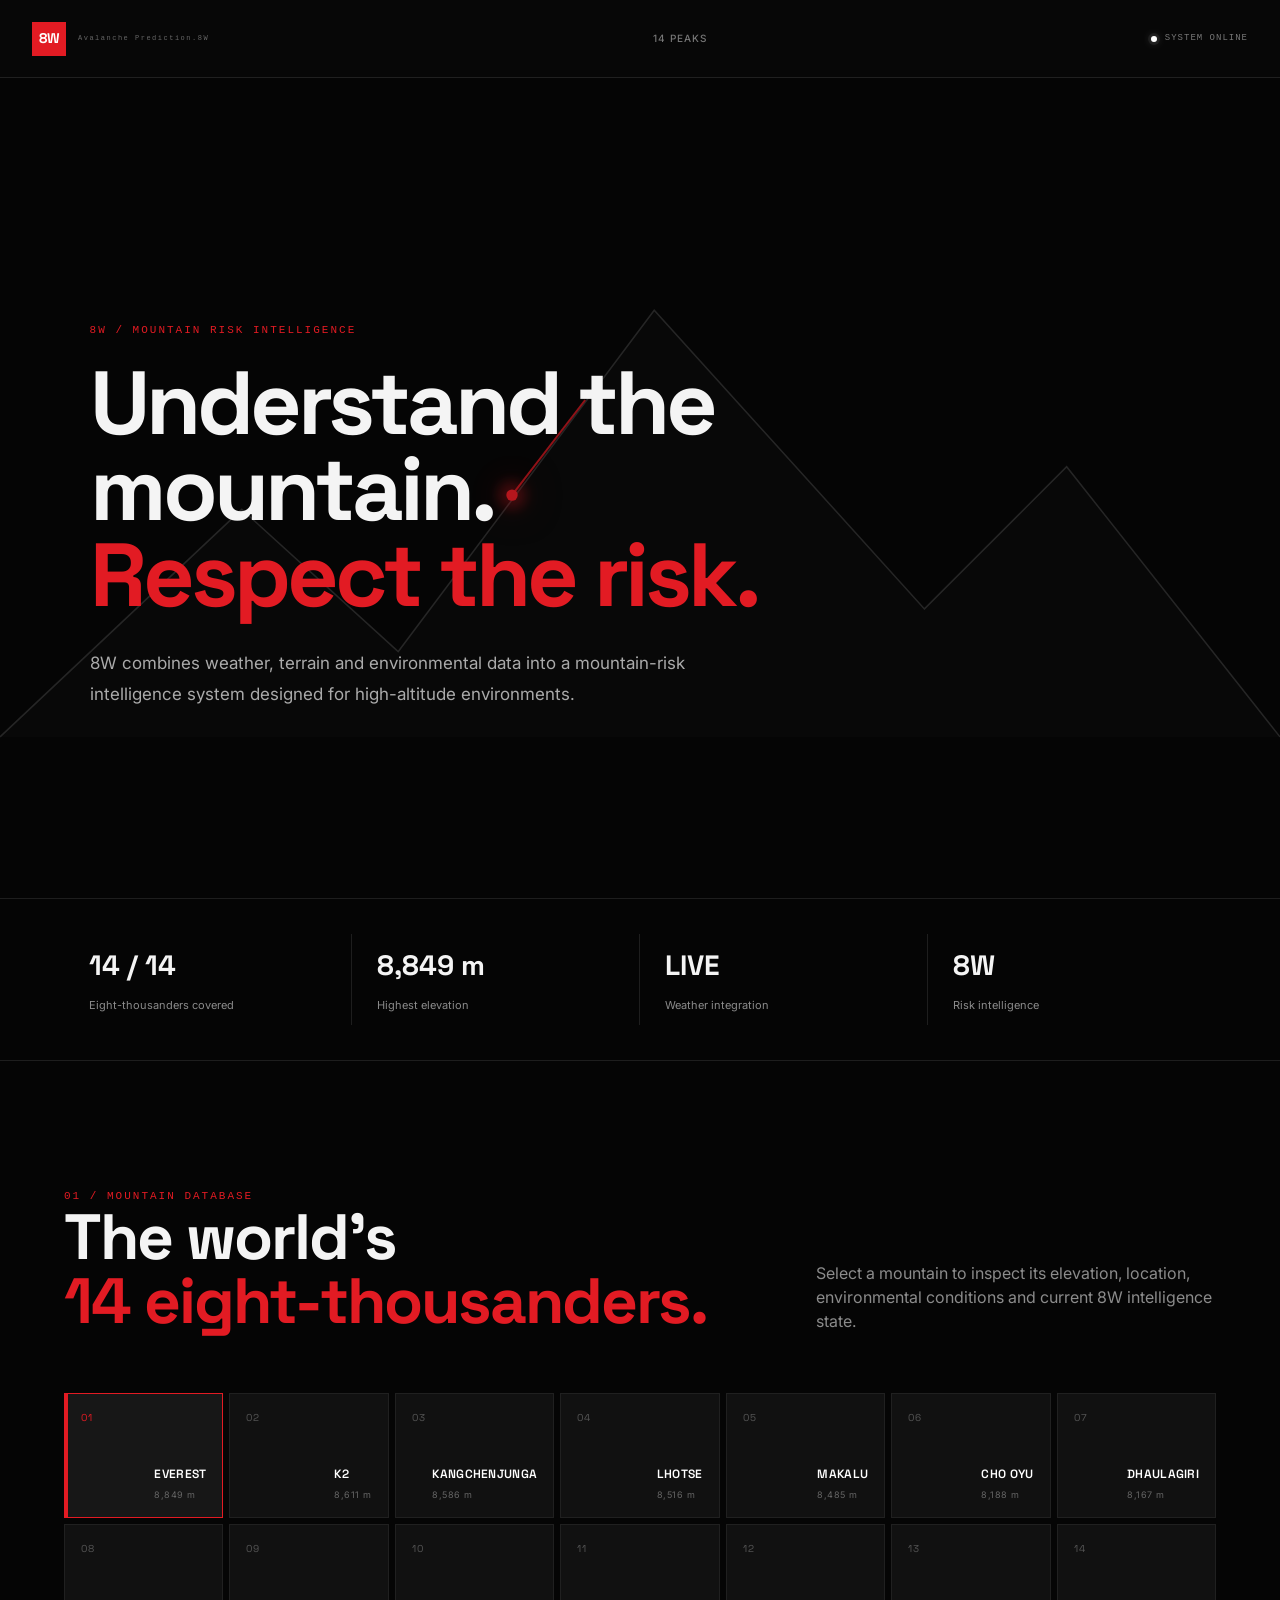
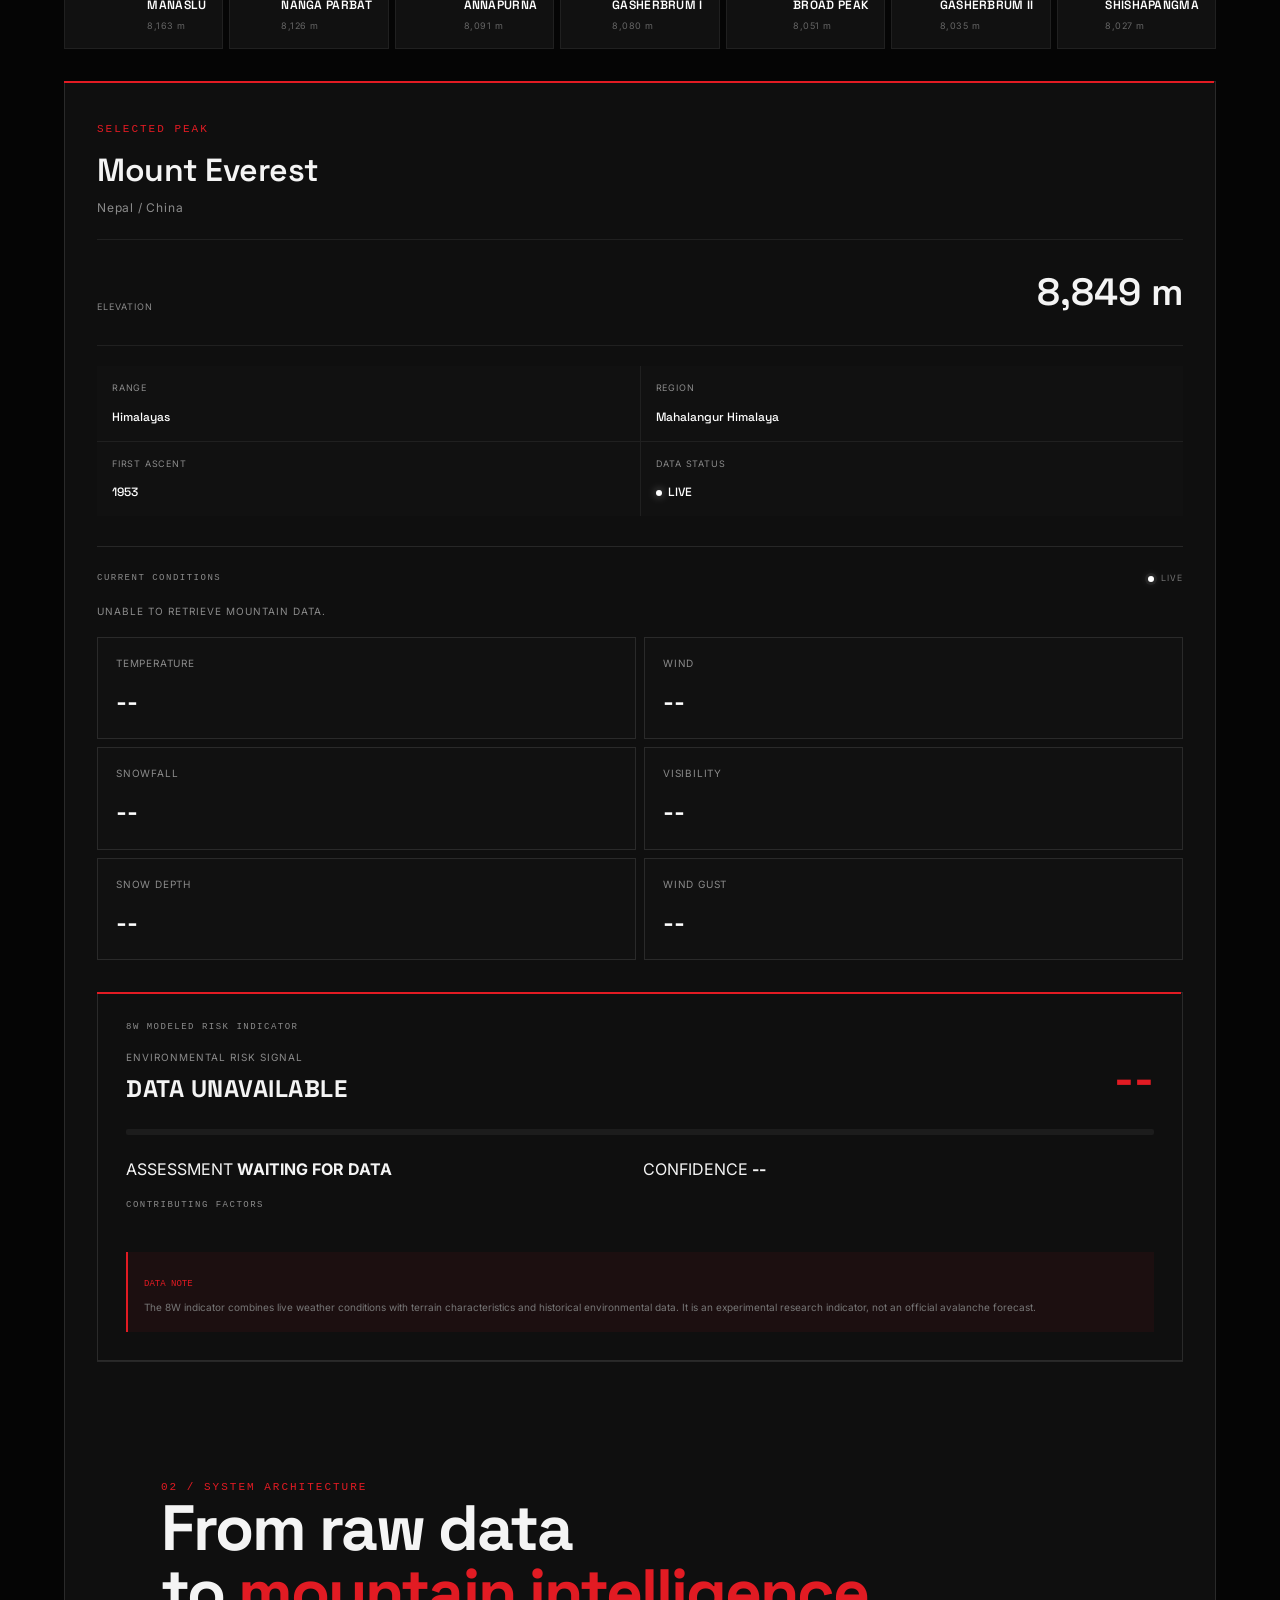
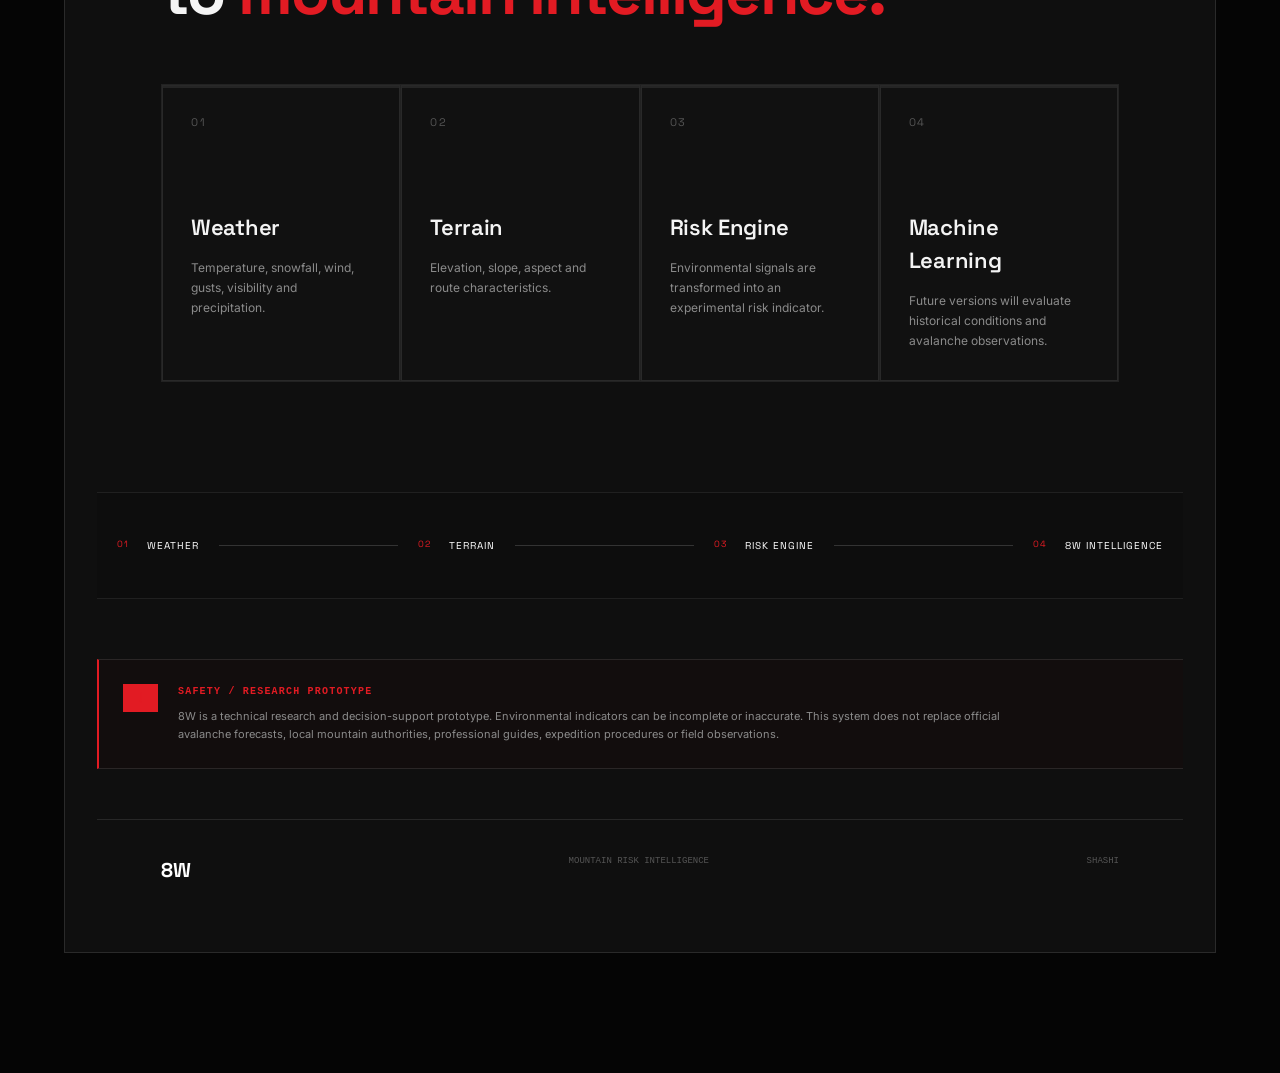
==== frontend/index.html @ 2e66ecb8 "AvalanchePrediction.8W" ====
<!DOCTYPE html>
<html lang="en">
<head>
    <meta charset="UTF-8">
    <meta name="viewport" content="width=device-width, initial-scale=1.0">

    <title>8W|Mountain Risk Intelligence</title>

    <link rel="preconnect" href="https://fonts.googleapis.com">
    <link rel="preconnect" href="https://fonts.gstatic.com" crossorigin>

    <link href="https://fonts.googleapis.com/css2?family=Inter:wght@400;500;600;700&family=Space+Grotesk:wght@400;500;600;700&display=swap" rel="stylesheet">

    <link rel="stylesheet" href="style.css">
</head>

<body>

<!-- ================= NAVBAR ================= -->

<header class="navbar">

    <div class="nav-left">
        <div class="logo">8W</div>

        <div class="logo-text">
            <!--<span>8W</span>-->
            <small>Avalanche Prediction.8W</small>
        </div>
    </div>

    <nav>
        <!--<a href="#overview">Overview</a>-->
        <a href="#peaks">14 Peaks</a>
        <!--<a href="#system">System</a>-->
    </nav>

    <div class="system-status">
        <span class="status-dot"></span>
        SYSTEM ONLINE
    </div>

</header>


<!-- ================= HERO ================= -->
<section class="hero" id="overview">

    <div class="hero-content">

        <div class="eyebrow">
            8W / MOUNTAIN RISK INTELLIGENCE
        </div>

        <h1>
            Understand the mountain.
            <span>Respect the risk.</span>
        </h1>

        <p>
            8W combines weather, terrain and environmental data
            into a mountain-risk intelligence system designed for
            high-altitude environments.
        </p>

        <div class="hero-actions">
            <!-- your existing buttons -->
        </div>

    </div>


    <!-- PUT THE NEW SVG HERE -->
    <div class="hero-mountain">

        <svg
            viewBox="0 0 900 450"
            preserveAspectRatio="xMidYMid meet"
            class="mountain-svg"
            aria-hidden="true"
        >

            <polygon
                points="0,400 170,240 280,340 460,100 650,310 750,210 900,400"
                class="mountain-fill"
            />

            <polyline
                points="0,400 170,240 280,340 460,100 650,310 750,210 900,400"
                class="mountain-line"
            />

            <polyline
                points="360,230 460,100 530,190"
                class="snow-line"
            />

            <circle
                cx="360"
                cy="230"
                r="4"
                class="mountain-signal"
            />

            <circle
                cx="360"
                cy="230"
                r="11"
                class="mountain-signal-glow"
            />

            <line
                x1="0"
                y1="390"
                x2="900"
                y2="390"
                class="mountain-scan"
            />

        </svg>

    </div>

</section>
<!-- ================= STATS ================= -->

<section class="stats">

    <div class="stat">
        <strong>14 / 14</strong>
        <span>Eight-thousanders covered</span>
    </div>

    <div class="stat">
        <strong>8,849 m</strong>
        <span>Highest elevation</span>
    </div>

    <div class="stat">
        <strong>LIVE</strong>
        <span>Weather integration</span>
    </div>

    <div class="stat">
        <strong>8W</strong>
        <span>Risk intelligence</span>
    </div>

</section>

<!-- ================= PEAKS ================= -->

<section class="peaks-section" id="peaks">

    <div class="section-heading">

        <div>
            <span class="eyebrow">01 / MOUNTAIN DATABASE</span>

            <h2>
                The world's<br>
                <span>14 eight-thousanders.</span>
            </h2>
        </div>

        <p>
            Select a mountain to inspect its elevation,
            location, environmental conditions and current
            8W intelligence state.
        </p>

    </div>


    <div class="peaks-layout">

        <!-- Peak cards -->

        <div class="peak-grid" id="peakGrid"></div>


        <!-- Details -->

        <aside class="peak-details" id="peakDetails">

            <div class="details-header">

                <span class="eyebrow">SELECTED PEAK</span>

                <h3 id="detailName">
                    Mount Everest
                </h3>

                <div class="detail-location" id="detailLocation">
                    Nepal / China
                </div>

            </div>


            <div class="detail-elevation">

                <span>Elevation</span>

                <strong id="detailElevation">
                    8,849 m
                </strong>

            </div>


            <div class="detail-grid">

                <div>
                    <span>Range</span>
                    <strong id="detailRange">Himalayas</strong>
                </div>

                <div>
                    <span>Region</span>
                    <strong id="detailRegion">Mahalangur Himalaya</strong>
                </div>

                <div>
                    <span>First ascent</span>
                    <strong id="detailAscent">1953</strong>
                </div>

                <div>
                    <span>Data status</span>
                    <strong class="live-text">LIVE</strong>
                </div>

            </div>


            <!-- Weather -->

<!-- Weather -->

<div class="weather-panel">

<div class="panel-title weather-title">
    <span>CURRENT CONDITIONS</span>

    <span class="live-indicator">
        <i></i>
        LIVE
    </span>
</div>

    <div
        class="weather-loading"
        id="weatherLoading"
    >
        Loading mountain weather...
    </div>

    <div
        class="weather-grid"
        id="weatherGrid"
    >

        <div class="weather-card">
            <span>Temperature</span>
            <strong id="temperature">--</strong>
        </div>

        <div class="weather-card">
            <span>Wind</span>
            <strong id="wind">--</strong>
        </div>

        <div class="weather-card">
            <span>Snowfall</span>
            <strong id="snowfall">--</strong>
        </div>

        <div class="weather-card">
            <span>Visibility</span>
            <strong id="visibility">--</strong>
        </div>

        <div class="weather-card">
            <span>Snow Depth</span>
            <strong id="snowDepth">--</strong>
        </div>

        <div class="weather-card">
            <span>Wind Gust</span>
            <strong id="windGust">--</strong>
        </div>

    </div>

</div>


<!-- Risk -->

<div class="risk-panel">

    <div class="panel-title">
        8W MODELED RISK INDICATOR
    </div>

    <div class="risk-header">

        <div>

            <span>
                Environmental risk signal
            </span>

            <strong id="riskValue">
                ANALYZING
            </strong>

        </div>

        <div
            class="risk-score"
            id="riskScore"
        >
            --
        </div>

    </div>


    <div class="risk-bar">

        <div id="riskBar"></div>

    </div>


    <!-- Risk Summary -->

    <div class="risk-summary">

        <div>
            <span>ASSESSMENT</span>

            <strong id="riskAssessment">
                WAITING FOR DATA
            </strong>
        </div>

        <div>
            <span>CONFIDENCE</span>

            <strong id="riskConfidence">
                --
            </strong>
        </div>

    </div>


    <!-- Risk Factors -->

    <div class="risk-breakdown">

        <div class="panel-title">
            CONTRIBUTING FACTORS
        </div>

        <div
            class="risk-factors"
            id="riskFactors"
        >

            <div>
                <span>Weather Component</span>
                <b>--</b>
            </div>

            <div>
                <span>Terrain Component</span>
                <b>--</b>
            </div>

            <div>
                <span>Data Quality</span>
                <b>--</b>
            </div>

        </div>

    </div>


    <div class="data-note">

        <span>DATA NOTE</span>

        <p>
            The 8W indicator combines live weather
            conditions with terrain characteristics
            and historical environmental data.
            It is an experimental research indicator,
            not an official avalanche forecast.
        </p>

    </div>

</div>
<!-- ================= SYSTEM ================= -->

<section class="system-section" id="system">

    <div class="section-heading">

        <div>
            <span class="eyebrow">02 / SYSTEM ARCHITECTURE</span>

            <h2>
                From raw data<br>
                to <span>mountain intelligence.</span>
            </h2>
        </div>

    </div>


    <div class="system-grid">

        <article class="system-card">

            <div class="card-number">01</div>

            <h3>Weather</h3>

            <p>
                Temperature, snowfall, wind, gusts,
                visibility and precipitation.
            </p>

        </article>


        <article class="system-card">

            <div class="card-number">02</div>

            <h3>Terrain</h3>

            <p>
                Elevation, slope, aspect and route
                characteristics.
            </p>

        </article>


        <article class="system-card">

            <div class="card-number">03</div>

            <h3>Risk Engine</h3>

            <p>
                Environmental signals are transformed
                into an experimental risk indicator.
            </p>

        </article>


        <article class="system-card">

            <div class="card-number">04</div>

            <h3>Machine Learning</h3>

            <p>
                Future versions will evaluate historical
                conditions and avalanche observations.
            </p>

        </article>

    </div>

</section>


<!-- ================= DATA FLOW ================= -->

<section class="data-flow">

    <div class="flow-item">
        <span>01</span>
        WEATHER
    </div>

    <div class="flow-line"></div>

    <div class="flow-item">
        <span>02</span>
        TERRAIN
    </div>

    <div class="flow-line"></div>

    <div class="flow-item">
        <span>03</span>
        RISK ENGINE
    </div>

    <div class="flow-line"></div>

    <div class="flow-item">
        <span>04</span>
        8W INTELLIGENCE
    </div>

</section>


<!-- ================= SAFETY ================= -->

<section class="safety">

    <div class="safety-icon">!</div>

    <div>

        <strong>
            SAFETY / RESEARCH PROTOTYPE
        </strong>

        <p>
            8W is a technical research and decision-support
            prototype. Environmental indicators can be
            incomplete or inaccurate. This system does not
            replace official avalanche forecasts, local
            mountain authorities, professional guides,
            expedition procedures or field observations.
        </p>

    </div>

</section>


<!-- ================= FOOTER ================= -->

<footer>

    <div class="footer-logo">
        8W
    </div>

    <div>
        MOUNTAIN RISK INTELLIGENCE
    </div>

    <div>
        SHASHI
    </div>

</footer>


<script src="data/peaks.js"></script>
<script src="script.js"></script>

</body>
</html>
---- frontend/style.css ----
/* =========================================================
   8W MOUNTAIN RISK INTELLIGENCE
========================================================= */

:root {

    --black: #050505;
    --black-soft: #0b0b0b;
    --panel: #101010;

    --white: #f4f4f4;
    --muted: #8b8b8b;

    --red: #e21b23;
    --red-dark: #a90f15;

    --border: rgba(255,255,255,0.10);

    --max-width: 1400px;
}


/* =========================================================
   RESET
========================================================= */

* {

    margin: 0;
    padding: 0;

    box-sizing: border-box;

}


html {

    scroll-behavior: smooth;

}


body {

    background: var(--black);

    color: var(--white);

    font-family: "Inter", sans-serif;

    line-height: 1.5;

}


button,
a {

    font: inherit;

}


a {

    color: inherit;

    text-decoration: none;

}


/* =========================================================
   NAVBAR
========================================================= */

.navbar {

    position: fixed;

    top: 0;
    left: 0;

    width: 100%;

    height: 76px;

    padding: 0 5vw;

    display: flex;

    align-items: center;

    justify-content: space-between;

    z-index: 1000;

    border-bottom: 1px solid transparent;

    transition: 0.3s ease;

}


.navbar.scrolled {

    background: rgba(5,5,5,0.92);

    backdrop-filter: blur(15px);

    border-bottom-color: var(--border);

}


.nav-left {

    display: flex;

    align-items: center;

    gap: 12px;

}


.logo {

    width: 42px;

    height: 42px;

    display: flex;

    align-items: center;

    justify-content: center;

    background: var(--red);

    color: white;

    font-family: "Space Grotesk", sans-serif;

    font-weight: 700;

    font-size: 17px;

}


.logo-text {

    display: flex;

    flex-direction: column;

}


.logo-text span {

    font-family: "Space Grotesk";

    font-weight: 700;

    font-size: 14px;

}


.logo-text small {

    color: var(--muted);

    font-family: "JetBrains Mono", monospace;

    font-size: 8px;

    letter-spacing: 1px;

}


nav {

    display: flex;

    gap: 32px;

}


nav a {

    color: #aaa;

    font-size: 13px;

    transition: 0.2s;

}


nav a:hover {

    color: white;

}


.system-status {

    display: flex;

    align-items: center;

    gap: 8px;

    color: #aaa;

    font-family: monospace;

    font-size: 10px;

}


.status-dot {

    width: 7px;

    height: 7px;

    border-radius: 50%;

    background: #37d67a;

    box-shadow: 0 0 10px #37d67a;

}


/* =========================================================
   HERO
========================================================= */

.hero {

    min-height: 820px;

    padding: 170px 7vw 80px;

    position: relative;

    overflow: hidden;

    display: flex;

    align-items: center;

}


.hero-content {

    position: relative;

    z-index: 2;

    max-width: 760px;

}


.eyebrow {

    font-family: monospace;

    font-size: 11px;

    letter-spacing: 2px;

    color: var(--red);

    margin-bottom: 22px;

}


.hero h1 {

    font-family: "Space Grotesk", sans-serif;

    font-size: clamp(48px, 7vw, 92px);

    line-height: 0.96;

    letter-spacing: -4px;

    margin-bottom: 30px;

}


.hero h1 span {

    display: block;

    color: var(--red);

}


.hero p {

    max-width: 650px;

    color: #aaa;

    font-size: 17px;

    line-height: 1.8;

    margin-bottom: 35px;

}


.hero-actions {

    display: flex;

    gap: 12px;

}


.btn {

    padding: 14px 22px;

    border: 1px solid var(--border);

    font-size: 12px;

    font-weight: 600;

    transition: 0.25s;

}


.btn.primary {

    background: var(--red);

    border-color: var(--red);

}


.btn.primary:hover {

    background: white;

    color: black;

}


.btn.secondary:hover {

    border-color: white;

}


.hero-mountain {

    position: absolute;

    right: -5%;

    bottom: 30px;

    width: 70%;

    opacity: 0.8;

}


.hero-mountain svg {

    width: 100%;

}


.mountain-fill {

    fill: #101010;

}


.mountain-line {

    fill: none;

    stroke: #333;

    stroke-width: 2;

}


.snow-line {

    fill: none;

    stroke: var(--red);

    stroke-width: 2;

    opacity: 0.8;

}


/* =========================================================
   STATS
========================================================= */

.stats {

    max-width: var(--max-width);

    margin: auto;

    padding: 35px 5vw;

    border-top: 1px solid var(--border);

    border-bottom: 1px solid var(--border);

    display: grid;

    grid-template-columns: repeat(4,1fr);

}


.stat {

    padding: 10px 25px;

    border-right: 1px solid var(--border);

}


.stat:last-child {

    border-right: none;

}


.stat strong {

    display: block;

    font-family: "Space Grotesk";

    font-size: 28px;

    margin-bottom: 5px;

}


.stat span {

    color: var(--muted);

    font-size: 11px;

}


/* =========================================================
   GENERAL SECTION
========================================================= */

.peaks-section,
.system-section {

    max-width: var(--max-width);

    margin: auto;

    padding: 120px 5vw;

}


.section-heading {

    display: flex;

    justify-content: space-between;

    gap: 50px;

    margin-bottom: 60px;

}


.section-heading h2 {

    font-family: "Space Grotesk";

    font-size: clamp(40px,5vw,65px);

    line-height: 1;

    letter-spacing: -2px;

}


.section-heading h2 span {

    color: var(--red);

}


.section-heading > p {

    max-width: 400px;

    color: var(--muted);

    align-self: flex-end;

}


/* =========================================================
   PEAK LAYOUT
========================================================= */
/* =========================================================
   8W PEAK SELECTOR
   MOUNTAINS FIRST → OUTPUT BELOW
   ========================================================= */

.peaks-layout {
    display: flex;
    flex-direction: column;
    gap: 30px;

    width: 100%;
}


/* =========================================================
   14 MOUNTAINS
   ========================================================= */

.peak-grid {
    width: 100%;

    display: grid;
    grid-template-columns: repeat(7, 1fr);

    gap: 6px;

    align-items: stretch;
}


/* Individual mountain */

.peak-card {
    width: 100%;
    height: 110px;
    min-height: 110px;

    box-sizing: border-box;

    padding: 16px;

    display: flex;
    flex-direction: column;
    justify-content: space-between;

    background: #111111;
    border: 1px solid #202020;

    text-align: left;

    cursor: pointer;

    transition:
        background 0.2s ease,
        border-color 0.2s ease,
        transform 0.2s ease;
}

.peak-card:hover {
    background: #161616;
    border-color: #3a3a3a;
    transform: translateY(-2px);
}


/* Selected mountain */

.peak-card.active {
    background: #171717;

    border-color: var(--red);

    box-shadow:
        inset 3px 0 0 var(--red);
}


/* Mountain number */

.peak-number {
    align-self: flex-end;

    color: #555555;

    font-family: "Space Grotesk";
    font-size: 10px;
    letter-spacing: 1px;
}

.peak-card.active .peak-number {
    color: var(--red);
}


/* Mountain name */

.peak-info {
    align-self: flex-start;
}

.peak-info h3 {
    margin: 0;

    color: #ffffff;

    font-family: "Space Grotesk";
    font-size: 12px;
    font-weight: 600;

    text-transform: uppercase;
}

.peak-info p {
    margin: 5px 0 0;

    color: #666666;

    font-size: 9px;
}


/* Arrow */

.peak-arrow {
    display: none;
}


/* =========================================================
   OUTPUT BELOW MOUNTAINS
   ========================================================= */

.peak-details {
    width: 100%;

    box-sizing: border-box;

    background: #0f0f0f;

    border: 1px solid #202020;

    padding: 28px;
}


/* =========================================================
   DESKTOP
   ========================================================= */

@media (min-width: 1400px) {

    .peak-grid {
        grid-template-columns: repeat(7, 1fr);
    }

}


/* =========================================================
   LAPTOP
   ========================================================= */

@media (max-width: 1200px) {

    .peak-grid {
        grid-template-columns: repeat(5, 1fr);
    }

}


/* =========================================================
   TABLET
   ========================================================= */

@media (max-width: 900px) {

    .peak-grid {
        grid-template-columns: repeat(4, 1fr);
    }

}


/* =========================================================
   MOBILE
   ========================================================= */

@media (max-width: 650px) {

    .peak-grid {
        grid-template-columns: repeat(2, 1fr);
    }

    .peak-card {
        height: 95px;
        min-height: 95px;
    }

    .peak-details {
        padding: 18px;
    }

}
/* =========================================================
   DETAILS
========================================================= */

.peak-details {

    background: #0d0d0d;

    border: 1px solid var(--border);

    padding: 32px;

    position: sticky;

    top: 95px;

    height: max-content;

}


.details-header h3 {

    font-family: "Space Grotesk";

    font-size: 35px;

    margin-bottom: 5px;

}


.detail-location {

    color: var(--muted);

    font-size: 13px;

}


.detail-elevation {

    padding: 30px 0;

    margin: 25px 0;

    border-top: 1px solid var(--border);

    border-bottom: 1px solid var(--border);

}


.detail-elevation span {

    display: block;

    color: var(--muted);

    font-size: 10px;

    text-transform: uppercase;

    margin-bottom: 8px;

}


.detail-elevation strong {

    font-family: "Space Grotesk";

    font-size: 42px;

}


.detail-grid {

    display: grid;

    grid-template-columns: 1fr 1fr;

    gap: 22px;

}


.detail-grid span {

    display: block;

    color: var(--muted);

    font-size: 10px;

    margin-bottom: 5px;

}


.detail-grid strong {

    font-size: 13px;

}


.live-text {

    color: #37d67a;

}


/* =========================================================
   WEATHER
========================================================= */

.weather-panel {

    margin-top: 30px;

    padding-top: 25px;

    border-top: 1px solid var(--border);

}


.panel-title {

    color: var(--muted);

    font-family: monospace;

    font-size: 9px;

    letter-spacing: 1.5px;

    margin-bottom: 15px;

}


.weather-loading {

    color: var(--muted);

    font-size: 12px;

}
/* =========================================================
   CURRENT WEATHER
   ========================================================= */

.weather-grid {
    display: grid;
    grid-template-columns: repeat(2, 1fr);
    gap: 8px;
    margin-top: 18px;
}

.weather-card {
    min-height: 82px;
    padding: 18px;
    background: #111111;
    border: 1px solid #202020;
    display: flex;
    flex-direction: column;
    justify-content: space-between;
    transition:
        border-color 0.2s ease,
        background 0.2s ease;
}

.weather-card:hover {
    background: #151515;
    border-color: #333333;
}

.weather-card span {
    color: var(--muted);
    font-size: 10px;
    letter-spacing: 0.8px;
    text-transform: uppercase;
}

.weather-card strong {
    margin-top: 12px;
    color: #ffffff;
    font-family: "Space Grotesk";
    font-size: 24px;
    font-weight: 600;
    letter-spacing: -0.5px;
}

/* Loading state */

.weather-loading {
    margin-top: 18px;
    color: var(--muted);
    font-size: 10px;
    letter-spacing: 1px;
    text-transform: uppercase;
}

/* Mobile */

@media (max-width: 600px) {

    .weather-grid {
        grid-template-columns: 1fr;
    }

    .weather-card {
        min-height: 72px;
    }

    .weather-card strong {
        font-size: 22px;
    }

}
/* =========================================================
   RISK
========================================================= */
/* =========================================================
   RISK INTELLIGENCE PANEL
   ========================================================= */

.risk-panel {
    margin-top: 30px;
    padding-top: 25px;
    border-top: 1px solid var(--border);
}

.risk-header {
    display: flex;
    justify-content: space-between;
    align-items: center;
    gap: 20px;
}

.risk-header span {
    display: block;
    color: var(--muted);
    font-size: 10px;
    letter-spacing: 1px;
    text-transform: uppercase;
}

.risk-header strong {
    display: block;
    margin-top: 6px;
    font-family: "Space Grotesk";
    font-size: 22px;
    letter-spacing: 0.5px;
}

.risk-score {
    font-family: "Space Grotesk";
    font-size: 42px;
    font-weight: 700;
    color: var(--red);
    line-height: 1;
}

/* Risk progress bar */

.risk-bar {
    width: 100%;
    height: 6px;
    background: #1c1c1c;
    margin: 22px 0;
    overflow: hidden;
    border-radius: 2px;
}

.risk-bar div {
    height: 100%;
    width: 0%;
    background: var(--red);
    transition: width 0.6s ease;
}

/* Risk assessment summary */

.risk-summary {
    display: grid;
    grid-template-columns: 1fr 1fr;
    gap: 6px;
    margin-bottom: 18px;
}

.risk-summary-item {
    background: #111111;
    border: 1px solid #1d1d1d;
    padding: 14px;
}

.risk-summary-item span {
    display: block;
    color: var(--muted);
    font-size: 9px;
    letter-spacing: 1px;
    text-transform: uppercase;
}

.risk-summary-item strong {
    display: block;
    margin-top: 7px;
    font-size: 13px;
}

/* Contributing factors */

.risk-factors {
    display: grid;
    grid-template-columns: repeat(3, 1fr);
    gap: 6px;
}

.risk-factors div {
    min-height: 64px;
    background: #111111;
    border: 1px solid #1d1d1d;
    padding: 12px;
    display: flex;
    flex-direction: column;
    justify-content: space-between;
}

.risk-factors span {
    display: block;
    color: var(--muted);
    font-size: 9px;
    letter-spacing: 0.7px;
    text-transform: uppercase;
}

.risk-factors strong {
    display: flex;
    flex-direction: column;
    align-items: flex-end;
    gap: 3px;
    font-size: 11px;
    color: #ffffff;
}

.risk-factors strong small {
    font-size: 8px;
    color: var(--muted);
    letter-spacing: 0.5px;
    text-transform: uppercase;
}

/* Mobile */

@media (max-width: 700px) {

    .risk-header {
        align-items: flex-start;
    }

    .risk-score {
        font-size: 34px;
    }

    .risk-factors {
        grid-template-columns: repeat(2, 1fr);
    }

}

@media (max-width: 480px) {

    .risk-summary {
        grid-template-columns: 1fr;
    }

    .risk-factors {
        grid-template-columns: 1fr;
    }

}

/* =========================================================
   DATA NOTE
========================================================= */

.data-note {

    margin-top: 25px;

    padding: 16px;

    background: rgba(226,27,35,0.06);

    border-left: 2px solid var(--red);

}


.data-note span {

    color: var(--red);

    font-family: monospace;

    font-size: 9px;

}


.data-note p {

    color: #777;

    font-size: 10px;

    line-height: 1.7;

    margin-top: 7px;

}


/* =========================================================
   SYSTEM
========================================================= */

.system-section {

    border-top: 1px solid var(--border);

}


.system-grid {

    display: grid;

    grid-template-columns: repeat(4,1fr);

    gap: 8px;

}


.system-card {

    min-height: 260px;

    padding: 25px;

    background: #0d0d0d;

    border: 1px solid var(--border);

    transition: 0.25s;

}


.system-card:hover {

    border-color: var(--red);

}


.card-number {

    color: var(--red);

    font-family: monospace;

    font-size: 11px;

    margin-bottom: 80px;

}


.system-card h3 {

    font-family: "Space Grotesk";

    font-size: 23px;

    margin-bottom: 12px;

}


.system-card p {

    color: var(--muted);

    font-size: 12px;

    line-height: 1.7;

}


/* =========================================================
   DATA FLOW
========================================================= */

.data-flow {

    max-width: var(--max-width);

    margin: auto;

    padding: 45px 5vw;

    display: flex;

    align-items: center;

}


.flow-item {

    font-family: monospace;

    font-size: 10px;

    white-space: nowrap;

}


.flow-item span {

    color: var(--red);

    margin-right: 8px;

}


.flow-line {

    height: 1px;

    background: var(--border);

    flex: 1;

    margin: 0 20px;

}


/* =========================================================
   SAFETY
========================================================= */

.safety {

    max-width: var(--max-width);

    margin: 50px auto;

    padding: 25px 5vw;

    display: flex;

    gap: 20px;

    border-top: 1px solid var(--border);

    border-bottom: 1px solid var(--border);

}


.safety-icon {

    min-width: 35px;

    height: 35px;

    display: flex;

    justify-content: center;

    align-items: center;

    background: var(--red);

    font-weight: bold;

}


.safety strong {

    font-family: monospace;

    font-size: 10px;

}


.safety p {

    max-width: 900px;

    color: var(--muted);

    font-size: 11px;

    line-height: 1.7;

    margin-top: 7px;

}


/* =========================================================
   FOOTER
========================================================= */

footer {

    padding: 35px 5vw;

    border-top: 1px solid var(--border);

    display: flex;

    justify-content: space-between;

    color: #555;

    font-family: monospace;

    font-size: 9px;

}


.footer-logo {

    color: white;

    font-family: "Space Grotesk";

    font-size: 20px;

    font-weight: 700;

}


/* =========================================================
   RESPONSIVE
========================================================= */

@media (max-width: 1000px) {

    nav {

        display: none;

    }

    .hero {

        min-height: 700px;

    }

    .hero-mountain {

        width: 100%;

        opacity: 0.4;

    }

    .peaks-layout {

        grid-template-columns: 1fr;

    }

    .peak-details {

        position: relative;

        top: auto;

    }

    .system-grid {

        grid-template-columns: 1fr 1fr;

    }

}


@media (max-width: 700px) {

    .system-status {

        display: none;

    }

    .hero {

        padding: 140px 6vw 60px;

    }

    .hero h1 {

        letter-spacing: -2px;

    }

    .stats {

        grid-template-columns: 1fr 1fr;

    }

    .stat {

        border-bottom: 1px solid var(--border);

    }

    .section-heading {

        flex-direction: column;

    }

    .peak-grid {

        grid-template-columns: 1fr;

    }

    .system-grid {

        grid-template-columns: 1fr;

    }

    .data-flow {

        flex-direction: column;

        align-items: flex-start;

        gap: 15px;

    }

    .flow-line {

        width: 1px;

        height: 25px;

        margin: 0 0 0 5px;

    }

}


@media (max-width: 450px) {

    .logo-text {

        display: none;

    }

    .hero h1 {

        font-size: 46px;

    }

    .hero-actions {

        flex-direction: column;

    }

    .stats {

        grid-template-columns: 1fr;

    }

    .detail-grid {

        grid-template-columns: 1fr;

    }

    .risk-factors {

        grid-template-columns: 1fr;

    }

}

/* =========================================================
   STEP 5 — PEAK SELECTOR + MOUNTAIN DETAILS
   ========================================================= */

/* ---------- PEAK GRID ---------- */

.peak-grid {
    display: grid;
    grid-template-columns: repeat(2, 1fr);
    gap: 6px;
}

/* ---------- PEAK CARD ---------- */

.peak-card {
    width: 100%;
    min-height: 82px;
    padding: 16px 18px;

    display: grid;
    grid-template-columns: 32px 1fr auto;
    align-items: center;
    gap: 12px;

    background: #111111;
    border: 1px solid #1e1e1e;

    color: #ffffff;
    text-align: left;

    cursor: pointer;

    transition:
        background 0.2s ease,
        border-color 0.2s ease,
        transform 0.2s ease;
}

.peak-card:hover {
    background: #161616;
    border-color: #353535;
    transform: translateX(2px);
}

/* Selected peak */

.peak-card.active {
    background: #171717;
    border-color: var(--red);
    box-shadow:
        inset 3px 0 0 var(--red);
}

/* Peak number */

.peak-number {
    color: #555555;
    font-family: "Space Grotesk";
    font-size: 11px;
    letter-spacing: 1px;
}

.peak-card.active .peak-number {
    color: var(--red);
}

/* Peak information */

.peak-info h3 {
    margin: 0;

    font-family: "Space Grotesk";
    font-size: 14px;
    font-weight: 600;

    letter-spacing: 0.3px;
}

.peak-info p {
    margin: 5px 0 0;

    color: var(--muted);
    font-size: 10px;
    letter-spacing: 0.5px;
}

/* Arrow */

.peak-arrow {
    color: #555555;
    font-size: 18px;

    transition:
        color 0.2s ease,
        transform 0.2s ease;
}

.peak-card:hover .peak-arrow {
    color: #ffffff;
    transform: translateX(3px);
}

.peak-card.active .peak-arrow {
    color: var(--red);
}


/* =========================================================
   SELECTED PEAK DETAILS
   ========================================================= */

.peak-details {
    background: #0f0f0f;
    border: 1px solid #202020;
    padding: 24px;
}

/* Header */

.details-header {
    padding-bottom: 20px;
    border-bottom: 1px solid #202020;
}

.details-header h3 {
    margin: 8px 0 5px;

    font-family: "Space Grotesk";
    font-size: 28px;
    font-weight: 600;
    letter-spacing: -0.5px;
}

.detail-location {
    color: var(--muted);
    font-size: 11px;
    letter-spacing: 0.8px;
}


/* ---------- ELEVATION ---------- */

.detail-elevation {
    padding: 22px 0;

    display: flex;
    justify-content: space-between;
    align-items: flex-end;

    border-bottom: 1px solid #202020;
}

.detail-elevation span {
    color: var(--muted);
    font-size: 9px;
    letter-spacing: 1px;
    text-transform: uppercase;
}

.detail-elevation strong {
    font-family: "Space Grotesk";
    font-size: 30px;
    font-weight: 600;
}


/* ---------- DETAIL GRID ---------- */

.detail-grid {
    display: grid;
    grid-template-columns: repeat(2, 1fr);
    gap: 1px;

    margin-top: 18px;

    background: #202020;
}

.detail-grid > div {
    min-height: 70px;
    padding: 14px;

    background: #111111;

    display: flex;
    flex-direction: column;
    justify-content: space-between;
}

.detail-grid span {
    color: var(--muted);
    font-size: 9px;
    letter-spacing: 0.8px;
    text-transform: uppercase;
}

.detail-grid strong {
    margin-top: 8px;

    color: #ffffff;
    font-family: "Space Grotesk";
    font-size: 12px;
    font-weight: 500;
}


/* ---------- LIVE STATUS ---------- */

.live-text {
    color: #ffffff !important;
}

.live-text::before {
    content: "";
    display: inline-block;

    width: 6px;
    height: 6px;

    margin-right: 6px;

    background: #ffffff;
    border-radius: 50%;

    vertical-align: middle;

    box-shadow: 0 0 8px rgba(255, 255, 255, 0.5);
}


/* =========================================================
   RESPONSIVE
   ========================================================= */

@media (max-width: 900px) {

    .peak-grid {
        grid-template-columns: 1fr;
    }

}

@media (max-width: 600px) {

    .peak-details {
        padding: 18px;
    }

    .details-header h3 {
        font-size: 24px;
    }

    .detail-elevation strong {
        font-size: 26px;
    }

    .peak-card {
        min-height: 72px;
    }

}

@media (max-width: 420px) {

    .detail-grid {
        grid-template-columns: 1fr;
    }

}

/* =========================================================
   STEP 6 — SYSTEM ARCHITECTURE
   ========================================================= */

.system-section {
    position: relative;
    padding-top: 110px;
    padding-bottom: 110px;
    border-top: 1px solid var(--border);
}

/* ---------- SYSTEM GRID ---------- */

.system-grid {
    display: grid;
    grid-template-columns: repeat(4, 1fr);
    gap: 1px;

    margin-top: 50px;

    background: #222222;
    border: 1px solid #222222;
}

/* ---------- SYSTEM CARD ---------- */

.system-card {
    position: relative;

    min-height: 250px;
    padding: 28px;

    background: #111111;

    transition:
        background 0.2s ease,
        transform 0.2s ease;
}

.system-card:hover {
    background: #161616;
    transform: translateY(-3px);
}

.system-card::before {
    content: "";

    position: absolute;
    top: 0;
    left: 0;

    width: 100%;
    height: 2px;

    background: #252525;

    transition: background 0.2s ease;
}

.system-card:hover::before {
    background: var(--red);
}

/* Number */

.card-number {
    color: #555555;

    font-family: "Space Grotesk";
    font-size: 11px;
    letter-spacing: 1.5px;
}

/* Heading */

.system-card h3 {
    margin: 55px 0 14px;

    font-family: "Space Grotesk";
    font-size: 22px;
    font-weight: 600;

    letter-spacing: -0.3px;
}

/* Description */

.system-card p {
    margin: 0;

    max-width: 220px;

    color: var(--muted);

    font-size: 12px;
    line-height: 1.7;
}


/* =========================================================
   DATA FLOW
   ========================================================= */

.data-flow {
    display: flex;
    align-items: center;
    justify-content: center;

    width: 100%;

    padding: 45px 20px;

    border-top: 1px solid #202020;
    border-bottom: 1px solid #202020;

    background: #0d0d0d;
}

.flow-item {
    display: flex;
    align-items: center;
    gap: 10px;

    color: #ffffff;

    font-family: "Space Grotesk";
    font-size: 10px;
    letter-spacing: 1px;
}

.flow-item span {
    color: var(--red);

    font-size: 9px;
}

.flow-line {
    width: 70px;
    height: 1px;

    margin: 0 20px;

    background: #333333;
}


/* =========================================================
   SAFETY NOTICE
   ========================================================= */

.safety {
    display: flex;
    align-items: flex-start;
    gap: 20px;

    margin-top: 60px;
    padding: 24px;

    border-left: 2px solid var(--red);

    background: #120d0d;
}

.safety-icon {
    display: flex;
    align-items: center;
    justify-content: center;

    flex-shrink: 0;

    width: 28px;
    height: 28px;

    border: 1px solid var(--red);

    color: var(--red);

    font-family: "Space Grotesk";
    font-size: 13px;
    font-weight: 600;
}

.safety strong {
    display: block;

    margin-bottom: 8px;

    color: var(--red);

    font-size: 10px;
    letter-spacing: 1.2px;
}

.safety p {
    max-width: 850px;

    margin: 0;

    color: var(--muted);

    font-size: 11px;
    line-height: 1.7;
}


/* =========================================================
   RESPONSIVE
   ========================================================= */

@media (max-width: 1000px) {

    .system-grid {
        grid-template-columns: repeat(2, 1fr);
    }

}

@media (max-width: 700px) {

    .system-section {
        padding-top: 80px;
        padding-bottom: 80px;
    }

    .system-grid {
        grid-template-columns: 1fr;
    }

    .system-card {
        min-height: 190px;
    }

    .system-card h3 {
        margin-top: 35px;
    }

    .data-flow {
        flex-direction: column;
        gap: 18px;
    }

    .flow-line {
        width: 1px;
        height: 30px;

        margin: 0;
    }

    .safety {
        padding: 18px;
    }

}

/* =========================================================
   STEP 7 — NAVBAR / SYSTEM STATUS
   ========================================================= */

.navbar {
    position: sticky;
    top: 0;
    z-index: 1000;

    height: 78px;

    display: flex;
    align-items: center;
    justify-content: space-between;

    padding: 0 32px;

    background: rgba(8, 8, 8, 0.94);
    border-bottom: 1px solid #202020;

    backdrop-filter: blur(12px);
    -webkit-backdrop-filter: blur(12px);

    transition:
        background 0.2s ease,
        border-color 0.2s ease;
}

/* ---------- LEFT / LOGO ---------- */

.nav-left {
    display: flex;
    align-items: center;
    gap: 12px;
}

.logo {
    width: 34px;
    height: 34px;

    display: flex;
    align-items: center;
    justify-content: center;

    background: var(--red);

    color: #ffffff;

    font-family: "Space Grotesk";
    font-size: 14px;
    font-weight: 700;
}

.logo-text {
    display: flex;
    flex-direction: column;
    gap: 2px;
}

.logo-text span {
    color: #ffffff;

    font-family: "Space Grotesk";
    font-size: 16px;
    font-weight: 700;

    line-height: 1;
}

.logo-text small {
    color: #666666;

    font-size: 7px;
    letter-spacing: 1.5px;

    line-height: 1;
}

/* ---------- NAV LINKS ---------- */

.navbar nav {
    display: flex;
    align-items: center;
    gap: 30px;
}

.navbar nav a {
    position: relative;

    color: #777777;

    font-size: 10px;
    font-weight: 500;

    letter-spacing: 1px;
    text-transform: uppercase;

    text-decoration: none;

    transition: color 0.2s ease;
}

.navbar nav a::after {
    content: "";

    position: absolute;

    left: 0;
    bottom: -8px;

    width: 0;
    height: 1px;

    background: var(--red);

    transition: width 0.2s ease;
}

.navbar nav a:hover {
    color: #ffffff;
}

.navbar nav a:hover::after {
    width: 100%;
}

/* ---------- SYSTEM STATUS ---------- */

.system-status {
    display: flex;
    align-items: center;
    gap: 8px;

    color: #777777;

    font-size: 9px;
    letter-spacing: 1px;
    text-transform: uppercase;
}

.status-dot {
    width: 6px;
    height: 6px;

    display: inline-block;

    border-radius: 50%;

    background: #ffffff;

    box-shadow:
        0 0 0 3px rgba(255, 255, 255, 0.06),
        0 0 10px rgba(255, 255, 255, 0.35);

    animation: systemPulse 2s ease-in-out infinite;
}

@keyframes systemPulse {

    0%,
    100% {
        opacity: 1;
    }

    50% {
        opacity: 0.35;
    }

}

/* ---------- SCROLLED STATE ---------- */

.navbar.scrolled {
    background: rgba(5, 5, 5, 0.98);
    border-bottom-color: #292929;
}


/* =========================================================
   MOBILE NAVBAR
   ========================================================= */

@media (max-width: 700px) {

    .navbar {
        height: 68px;
        padding: 0 18px;
    }

    .navbar nav {
        display: none;
    }

    .system-status {
        font-size: 8px;
    }

}

@media (max-width: 420px) {

    .logo-text {
        display: none;
    }

    .system-status {
        font-size: 7px;
    }

}

/* =========================================================
   STEP 8 — FIX PEAK CARD HEIGHT
   ========================================================= */

.peaks-layout {
    display: grid;
    grid-template-columns: minmax(320px, 0.8fr) minmax(600px, 2fr);
    gap: 24px;

    align-items: start;
}

/* Prevent the peak grid from stretching with details */

.peak-grid {
    display: grid;
    grid-template-columns: repeat(2, minmax(0, 1fr));

    align-content: start;
    align-items: start;

    gap: 6px;
}

/* Fixed compact peak cards */

.peak-card {
    height: 110px;
    min-height: 110px;

    box-sizing: border-box;

    align-self: start;
}

/* Keep content at the bottom of the card */

.peak-card .peak-info {
    align-self: end;
}

.peak-card .peak-number {
    align-self: start;
}

.peak-card .peak-arrow {
    align-self: center;
}

/* Selected card */

.peak-card.active {
    border-color: var(--red);
    box-shadow: inset 3px 0 0 var(--red);
}


/* =========================================================
   LARGE SCREEN
   ========================================================= */

@media (min-width: 1200px) {

    .peak-card {
        height: 120px;
        min-height: 120px;
    }

}


/* =========================================================
   TABLET
   ========================================================= */

@media (max-width: 1000px) {

    .peaks-layout {
        grid-template-columns: 1fr;
    }

    .peak-grid {
        grid-template-columns: repeat(2, minmax(0, 1fr));
    }

    .peak-card {
        height: 105px;
        min-height: 105px;
    }

}


/* =========================================================
   MOBILE
   ========================================================= */

@media (max-width: 600px) {

    .peak-grid {
        grid-template-columns: 1fr;
    }

    .peak-card {
        height: 90px;
        min-height: 90px;
    }

}

/* =========================================================
   FINAL 8W PEAK LAYOUT
   MOUNTAINS FIRST → OUTPUT BELOW
   ========================================================= */

/* Main peak section */

.peaks-layout {
    display: flex;
    flex-direction: column;
    width: 100%;
    gap: 32px;
    align-items: stretch;
}


/* =========================================================
   14 MOUNTAINS
   ========================================================= */

.peak-grid {
    width: 100%;

    display: grid;
    grid-template-columns: repeat(7, minmax(0, 1fr));

    gap: 6px;

    align-items: stretch;
    align-content: start;
}


/* Individual mountain card */

.peak-card {
    width: 100%;
    height: 125px;
    min-height: 125px;

    padding: 16px;

    box-sizing: border-box;

    display: flex;
    flex-direction: column;
    justify-content: space-between;

    background: #111111;
    border: 1px solid #202020;

    color: #ffffff;
    text-align: left;

    cursor: pointer;

    transition:
        background 0.2s ease,
        border-color 0.2s ease,
        transform 0.2s ease;
}


/* Hover */

.peak-card:hover {
    background: #161616;
    border-color: #3a3a3a;
    transform: translateY(-2px);
}


/* Selected mountain */

.peak-card.active {
    background: #171717;

    border-color: var(--red);

    box-shadow:
        inset 3px 0 0 var(--red);
}


/* Mountain number */

.peak-number {
    align-self: flex-end;

    color: #555555;

    font-family: "Space Grotesk", sans-serif;
    font-size: 10px;

    letter-spacing: 1px;
}

.peak-card.active .peak-number {
    color: var(--red);
}


/* Mountain information */

.peak-info {
    align-self: flex-start;
}

.peak-info h3 {
    margin: 0;

    color: #ffffff;

    font-family: "Space Grotesk", sans-serif;
    font-size: 12px;
    font-weight: 600;

    line-height: 1.25;
    text-transform: uppercase;
}

.peak-info p {
    margin: 6px 0 0;

    color: #666666;

    font-size: 9px;
    letter-spacing: 0.5px;
}


/* Hide arrows because cards are now compact */

.peak-arrow {
    display: none;
}


/* =========================================================
   SELECTED MOUNTAIN OUTPUT
   ========================================================= */

.peak-details {
    position: relative;

    top: auto;

    width: 100%;
    height: auto;

    box-sizing: border-box;

    background: #0f0f0f;

    border: 1px solid #202020;

    padding: 32px;
}


/* Selected mountain header */

.details-header {
    padding-bottom: 22px;

    border-bottom: 1px solid #202020;
}

.details-header h3 {
    margin: 8px 0 5px;

    font-family: "Space Grotesk", sans-serif;
    font-size: 32px;
    font-weight: 600;

    letter-spacing: -0.5px;
}

.detail-location {
    color: var(--muted);

    font-size: 12px;
    letter-spacing: 0.8px;
}


/* =========================================================
   ELEVATION
   ========================================================= */

.detail-elevation {
    padding: 24px 0;

    margin: 0;

    display: flex;
    justify-content: space-between;
    align-items: flex-end;

    border-top: none;
    border-bottom: 1px solid #202020;
}

.detail-elevation span {
    display: block;

    margin-bottom: 8px;

    color: var(--muted);

    font-size: 9px;
    letter-spacing: 1px;

    text-transform: uppercase;
}

.detail-elevation strong {
    font-family: "Space Grotesk", sans-serif;

    font-size: 38px;
    font-weight: 600;
}


/* =========================================================
   MOUNTAIN INFORMATION
   ========================================================= */

.detail-grid {
    display: grid;

    grid-template-columns: repeat(2, 1fr);

    gap: 1px;

    margin-top: 20px;

    background: #202020;
}

.detail-grid > div {
    min-height: 72px;

    padding: 15px;

    background: #111111;

    display: flex;
    flex-direction: column;
    justify-content: space-between;
}

.detail-grid span {
    color: var(--muted);

    font-size: 9px;
    letter-spacing: 0.8px;

    text-transform: uppercase;
}

.detail-grid strong {
    margin-top: 8px;

    color: #ffffff;

    font-family: "Space Grotesk", sans-serif;
    font-size: 12px;
    font-weight: 500;
}


/* =========================================================
   WEATHER
   ========================================================= */

.weather-grid {
    display: grid;

    grid-template-columns: repeat(2, 1fr);

    gap: 8px;

    margin-top: 18px;
}

.weather-card {
    min-height: 100px;

    padding: 18px;

    background: #111111;

    border: 1px solid #202020;

    display: flex;
    flex-direction: column;
    justify-content: space-between;

    transition:
        background 0.2s ease,
        border-color 0.2s ease;
}

.weather-card:hover {
    background: #151515;
    border-color: #333333;
}

.weather-card span {
    color: var(--muted);

    font-size: 10px;
    letter-spacing: 0.8px;

    text-transform: uppercase;
}

.weather-card strong {
    margin-top: 12px;

    color: #ffffff;

    font-family: "Space Grotesk", sans-serif;

    font-size: 25px;
    font-weight: 600;

    letter-spacing: -0.5px;
}


/* =========================================================
   RISK PANEL
   ========================================================= */

.risk-panel {
    margin-top: 32px;

    padding-top: 28px;

    border-top: 1px solid var(--border);
}

.risk-header {
    display: flex;

    justify-content: space-between;
    align-items: center;

    gap: 20px;
}

.risk-header span {
    display: block;

    color: var(--muted);

    font-size: 10px;
    letter-spacing: 1px;

    text-transform: uppercase;
}

.risk-header strong {
    display: block;

    margin-top: 6px;

    font-family: "Space Grotesk", sans-serif;

    font-size: 24px;
}

.risk-score {
    color: var(--red);

    font-family: "Space Grotesk", sans-serif;

    font-size: 46px;
    font-weight: 700;

    line-height: 1;
}

.risk-bar {
    width: 100%;
    height: 6px;

    margin: 22px 0;

    background: #1c1c1c;

    overflow: hidden;
}

.risk-bar div {
    height: 100%;
    width: 0%;

    background: var(--red);

    transition: width 0.6s ease;
}


/* Risk summary */

.risk-summary {
    display: grid;

    grid-template-columns: 1fr 1fr;

    gap: 6px;

    margin-bottom: 18px;
}

.risk-summary-item {
    padding: 14px;

    background: #111111;

    border: 1px solid #1d1d1d;
}

.risk-summary-item span {
    display: block;

    color: var(--muted);

    font-size: 9px;
    letter-spacing: 1px;

    text-transform: uppercase;
}

.risk-summary-item strong {
    display: block;

    margin-top: 7px;

    font-size: 13px;
}


/* Contributing factors */

.risk-factors {
    display: grid;

    grid-template-columns: repeat(3, 1fr);

    gap: 6px;
}

.risk-factors div {
    min-height: 64px;

    padding: 12px;

    background: #111111;

    border: 1px solid #1d1d1d;

    display: flex;
    flex-direction: column;
    justify-content: space-between;
}

.risk-factors span {
    color: var(--muted);

    font-size: 9px;
    letter-spacing: 0.7px;

    text-transform: uppercase;
}

.risk-factors strong {
    display: flex;

    flex-direction: column;
    align-items: flex-end;

    gap: 3px;

    color: #ffffff;

    font-size: 11px;
}

.risk-factors strong small {
    color: var(--muted);

    font-size: 8px;
    letter-spacing: 0.5px;

    text-transform: uppercase;
}


/* =========================================================
   DATA NOTE
   ========================================================= */

.data-note {
    margin-top: 25px;

    padding: 16px;

    background: rgba(226, 27, 35, 0.06);

    border-left: 2px solid var(--red);
}


/* =========================================================
   DESKTOP
   ========================================================= */

@media (min-width: 1400px) {

    .peak-grid {
        grid-template-columns: repeat(7, minmax(0, 1fr));
    }

    .peak-card {
        height: 125px;
        min-height: 125px;
    }

}


/* =========================================================
   LAPTOP
   ========================================================= */

@media (max-width: 1200px) {

    .peak-grid {
        grid-template-columns: repeat(5, minmax(0, 1fr));
    }

}


/* =========================================================
   TABLET
   ========================================================= */

@media (max-width: 900px) {

    .peak-grid {
        grid-template-columns: repeat(4, minmax(0, 1fr));
    }

    .peak-details {
        position: relative;

        top: auto;
    }

}


/* =========================================================
   MOBILE
   ========================================================= */

@media (max-width: 650px) {

    .peak-grid {
        grid-template-columns: repeat(2, minmax(0, 1fr));

        gap: 5px;
    }

    .peak-card {
        height: 95px;
        min-height: 95px;

        padding: 12px;
    }

    .peak-info h3 {
        font-size: 11px;
    }

    .peak-details {
        padding: 18px;
    }

    .details-header h3 {
        font-size: 24px;
    }

    .detail-elevation strong {
        font-size: 28px;
    }

    .weather-grid {
        grid-template-columns: 1fr;
    }

    .risk-factors {
        grid-template-columns: 1fr;
    }

    .risk-summary {
        grid-template-columns: 1fr;
    }

}


/* =========================================================
   VERY SMALL SCREENS
   ========================================================= */

@media (max-width: 420px) {

    .peak-grid {
        grid-template-columns: 1fr 1fr;
    }

    .detail-grid {
        grid-template-columns: 1fr;
    }

}

/* =========================================================
   STEP 9 — RISK LEVEL VISUAL STATES
   ========================================================= */

.risk-score,
#riskValue,
#riskAssessment {
    transition:
        color 0.3s ease,
        text-shadow 0.3s ease;
}


/* LOW */

.risk-low {
    color: #ffffff !important;
}


/* GUARDED */

.risk-guarded {
    color: #b8b8b8 !important;
}


/* MODERATE */

.risk-moderate {
    color: #d6a84f !important;
}


/* HIGH */

.risk-high {
    color: var(--red) !important;

    text-shadow:
        0 0 12px rgba(226, 27, 35, 0.25);
}


/* VERY HIGH */

.risk-very-high {
    color: #ff3038 !important;

    text-shadow:
        0 0 18px rgba(226, 27, 35, 0.45);
}


/* Risk bar states */

#riskBar.risk-low {
    background: #ffffff;
}

#riskBar.risk-guarded {
    background: #888888;
}

#riskBar.risk-moderate {
    background: #d6a84f;
}

#riskBar.risk-high {
    background: var(--red);
}

#riskBar.risk-very-high {
    background: #ff3038;
}

/* =========================================================
   STEP 10 — OUTPUT CARDS
   MATCH SYSTEM ARCHITECTURE STYLE
   ========================================================= */


/* =========================================================
   WEATHER OUTPUT CARDS
   ========================================================= */

.weather-card {
    position: relative;

    background: #111111;
    border: 1px solid #2a2a2a;

    transition:
        border-color 0.2s ease,
        background 0.2s ease,
        transform 0.2s ease;
}


/* Red top line */

.weather-card::before {
    content: "";

    position: absolute;

    top: -1px;
    left: -1px;

    width: 0;
    height: 2px;

    background: var(--red);

    transition: width 0.25s ease;
}


/* Hover */

.weather-card:hover {
    background: #151515;
    border-color: #3a3a3a;

    transform: translateY(-2px);
}

.weather-card:hover::before {
    width: calc(100% + 2px);
}


/* =========================================================
   RISK COMPONENT CARDS
   ========================================================= */

.risk-factors div {
    position: relative;

    background: #111111;
    border: 1px solid #2a2a2a;

    transition:
        border-color 0.2s ease,
        background 0.2s ease,
        transform 0.2s ease;
}


/* Red top line */

.risk-factors div::before {
    content: "";

    position: absolute;

    top: -1px;
    left: -1px;

    width: 0;
    height: 2px;

    background: var(--red);

    transition: width 0.25s ease;
}


/* Hover */

.risk-factors div:hover {
    background: #151515;
    border-color: #3a3a3a;

    transform: translateY(-2px);
}

.risk-factors div:hover::before {
    width: calc(100% + 2px);
}


/* =========================================================
   SELECTED / IMPORTANT OUTPUT
   ========================================================= */

/* Main risk panel */

.risk-panel {
    position: relative;

    border: 1px solid #2a2a2a;
    padding: 28px;

    background: #0f0f0f;
}


/* Red line on risk panel */

.risk-panel::before {
    content: "";

    position: absolute;

    top: -1px;
    left: -1px;

    width: 100%;
    height: 2px;

    background: var(--red);
}


/* =========================================================
   SELECTED MOUNTAIN OUTPUT
   ========================================================= */

.peak-details {
    position: relative;

    border: 1px solid #2a2a2a;
}


/* Red selected-state line */

.peak-details::before {
    content: "";

    position: absolute;

    top: -1px;
    left: -1px;

    width: 0;
    height: 2px;

    background: var(--red);

    animation: outputActive 0.5s ease forwards;
}


@keyframes outputActive {

    from {
        width: 0;
    }

    to {
        width: 100%;
    }

}

/* =========================================================
   8W FINAL POLISH — HERO
   ========================================================= */

.hero-tagline {
    max-width: 650px;

    margin-top: 22px;

    color: #b5b5b5;

    font-size: 17px;
    line-height: 1.6;
}

.hero-tagline strong {
    display: block;

    margin-top: 4px;

    color: #ffffff;

    font-weight: 500;
}

.hero-description {
    max-width: 620px;

    margin-top: 14px;

    color: var(--muted);

    font-size: 12px;
    line-height: 1.7;
}


/* =========================================================
   LIVE WEATHER INDICATOR
   ========================================================= */

.weather-title {
    display: flex;

    align-items: center;
    justify-content: space-between;

    gap: 20px;
}

.live-indicator {
    display: flex;

    align-items: center;

    gap: 7px;

    color: #777777;

    font-family: "Space Grotesk", sans-serif;

    font-size: 9px;

    letter-spacing: 1px;
}

.live-indicator i {
    display: inline-block;

    width: 6px;
    height: 6px;

    border-radius: 50%;

    background: #ffffff;

    box-shadow:
        0 0 0 3px rgba(255,255,255,0.05),
        0 0 8px rgba(255,255,255,0.3);

    animation: livePulse 2s ease-in-out infinite;
}

@keyframes livePulse {

    0%,
    100% {
        opacity: 1;
    }

    50% {
        opacity: 0.35;
    }

}


/* =========================================================
   HERO RED MOUNTAIN LINE
   ========================================================= */

.snow-line {
    animation: mountainSignal 5s ease-in-out infinite;
}

@keyframes mountainSignal {

    0%,
    100% {
        opacity: 0.55;
    }

    50% {
        opacity: 1;
    }

}


/* =========================================================
   MOBILE HERO
   ========================================================= */

@media (max-width: 700px) {

    .hero-tagline {
        font-size: 15px;
    }

    .hero-description {
        font-size: 11px;
    }

}

/* =========================================================
   FIX — LIVE HERO MOUNTAIN
   ========================================================= */

.hero-mountain {
    position: absolute;
    inset: 0;

    width: 100%;
    height: 100%;

    display: flex;
    align-items: flex-end;
    justify-content: center;

    pointer-events: none;
    overflow: hidden;

    z-index: 0;
}

.hero-mountain svg.mountain-svg {
    display: block;

    width: 100%;
    height: 100%;

    max-width: none;

    overflow: visible;
}


/* Main mountain fill */

.hero-mountain .mountain-fill {
    fill: rgba(255, 255, 255, 0.015);
    stroke: none;
}


/* Main mountain outline */

.hero-mountain .mountain-line {
    fill: none;

    stroke: rgba(255, 255, 255, 0.16);

    stroke-width: 1.5;

    vector-effect: non-scaling-stroke;
}


/* Red ridge */

.hero-mountain .snow-line {
    fill: none;

    stroke: var(--red);

    stroke-width: 2;

    opacity: 0.8;

    vector-effect: non-scaling-stroke;

    stroke-dasharray: 120 300;

    animation:
        ridgeFlow 6s linear infinite,
        ridgePulse 3s ease-in-out infinite;
}


/* Moving red signal */

.hero-mountain .mountain-signal {
    fill: var(--red);

    opacity: 1;

    filter:
        drop-shadow(0 0 6px rgba(226, 27, 35, 0.9))
        drop-shadow(0 0 14px rgba(226, 27, 35, 0.5));

    animation: mountainSignalMove 7s ease-in-out infinite;
}


/* Signal glow */

.hero-mountain .mountain-signal-glow {
    fill: var(--red);

    opacity: 0.15;

    filter: blur(4px);

    animation:
        mountainSignalMove 7s ease-in-out infinite,
        signalGlow 2s ease-in-out infinite;
}


/* Scan */

.hero-mountain .mountain-scan {
    stroke: var(--red);

    stroke-width: 1;

    opacity: 0;

    stroke-dasharray: 20 15;

    vector-effect: non-scaling-stroke;

    animation: terrainScan 8s ease-in-out infinite;
}


/* =========================================================
   ANIMATIONS
   ========================================================= */

@keyframes mountainSignalMove {

    0% {
        transform: translate(0, 0);
        opacity: 0;
    }

    10% {
        opacity: 1;
    }

    30% {
        transform: translate(90px, -55px);
    }

    50% {
        transform: translate(190px, -125px);
    }

    70% {
        transform: translate(300px, -20px);
    }

    90% {
        transform: translate(390px, -100px);
        opacity: 1;
    }

    100% {
        transform: translate(390px, -100px);
        opacity: 0;
    }
}


@keyframes signalGlow {

    0%,
    100% {
        opacity: 0.06;
        transform: scale(0.8);
    }

    50% {
        opacity: 0.22;
        transform: scale(1.4);
    }
}


@keyframes ridgePulse {

    0%,
    100% {
        opacity: 0.45;
    }

    50% {
        opacity: 0.95;
    }
}


@keyframes ridgeFlow {

    from {
        stroke-dashoffset: 0;
    }

    to {
        stroke-dashoffset: -420;
    }
}


@keyframes terrainScan {

    0% {
        opacity: 0;
        transform: translateY(0);
    }

    20% {
        opacity: 0;
    }

    30% {
        opacity: 0.35;
    }

    65% {
        opacity: 0.15;
        transform: translateY(-220px);
    }

    80% {
        opacity: 0;
        transform: translateY(-300px);
    }

    100% {
        opacity: 0;
        transform: translateY(-300px);
    }
}


/* Respect reduced-motion settings */

@media (prefers-reduced-motion: reduce) {

    .hero-mountain .snow-line,
    .hero-mountain .mountain-signal,
    .hero-mountain .mountain-signal-glow,
    .hero-mountain .mountain-scan {
        animation: none;
    }
}
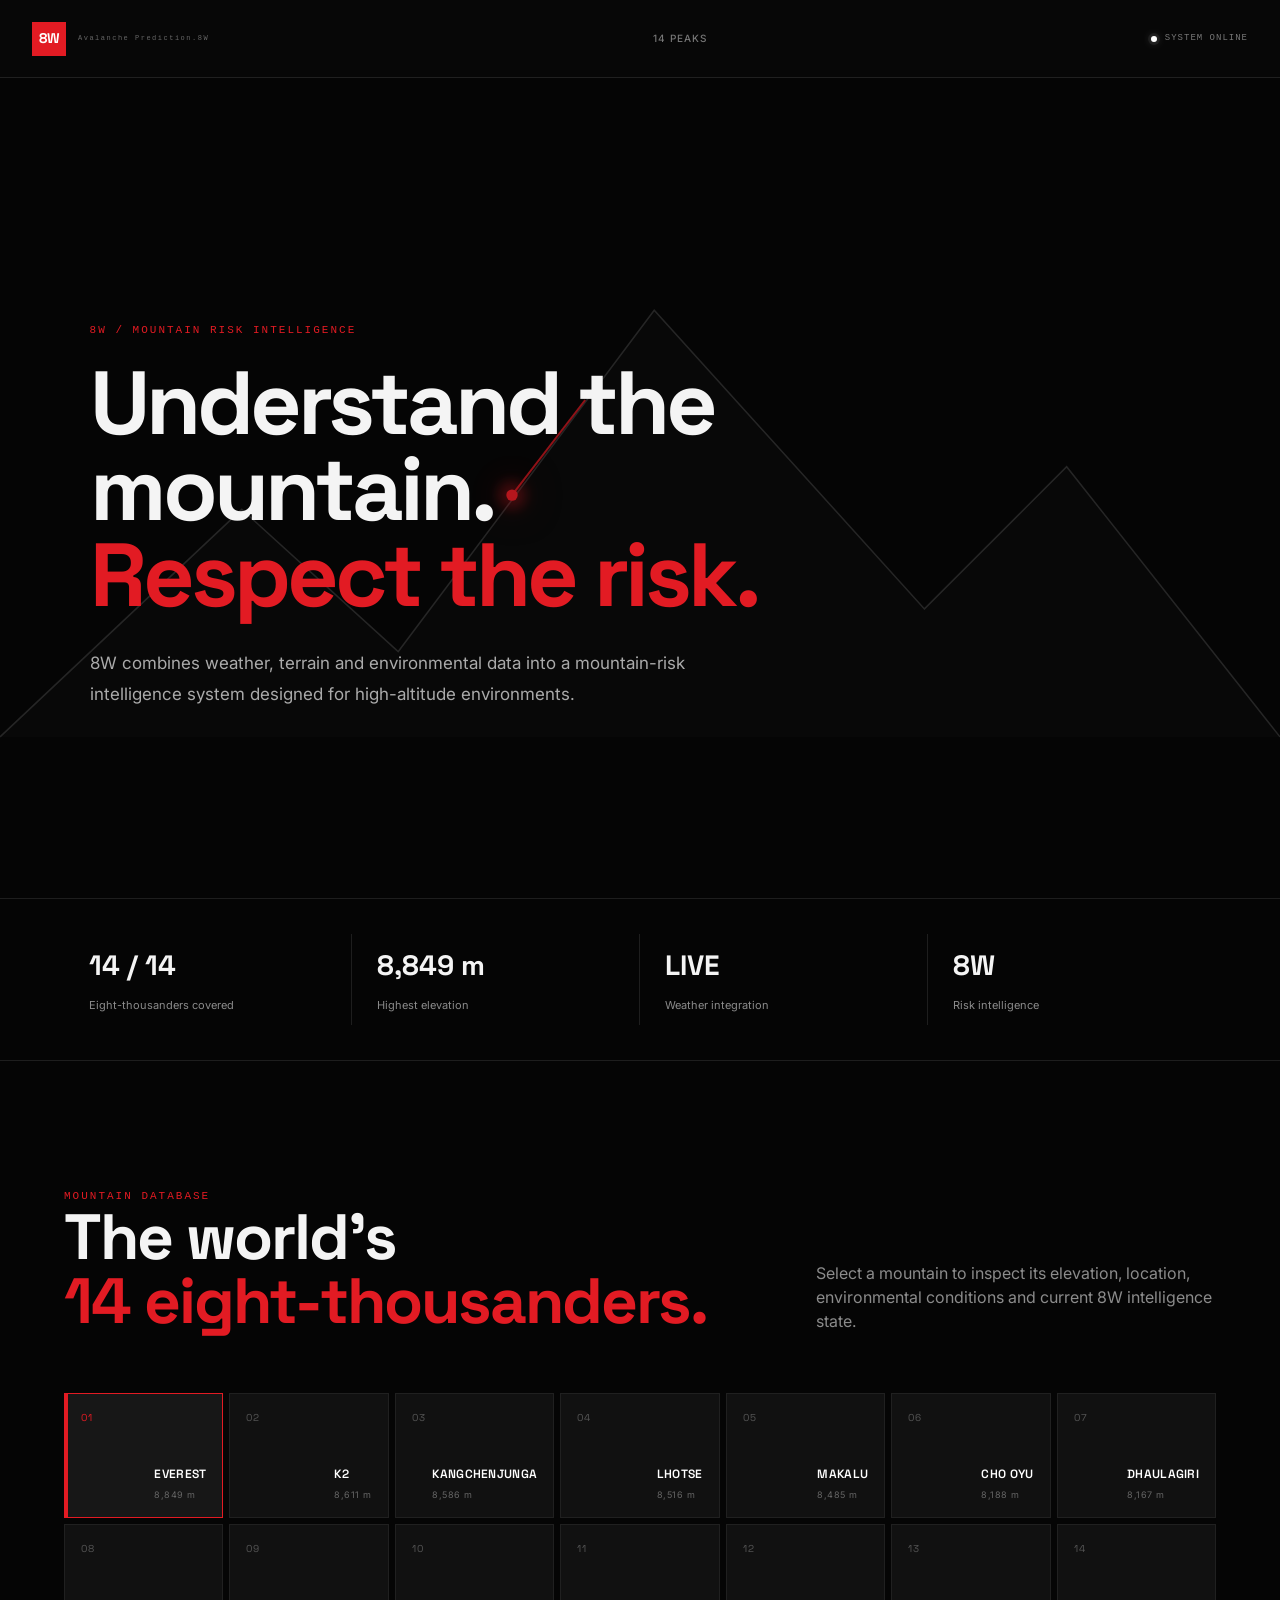
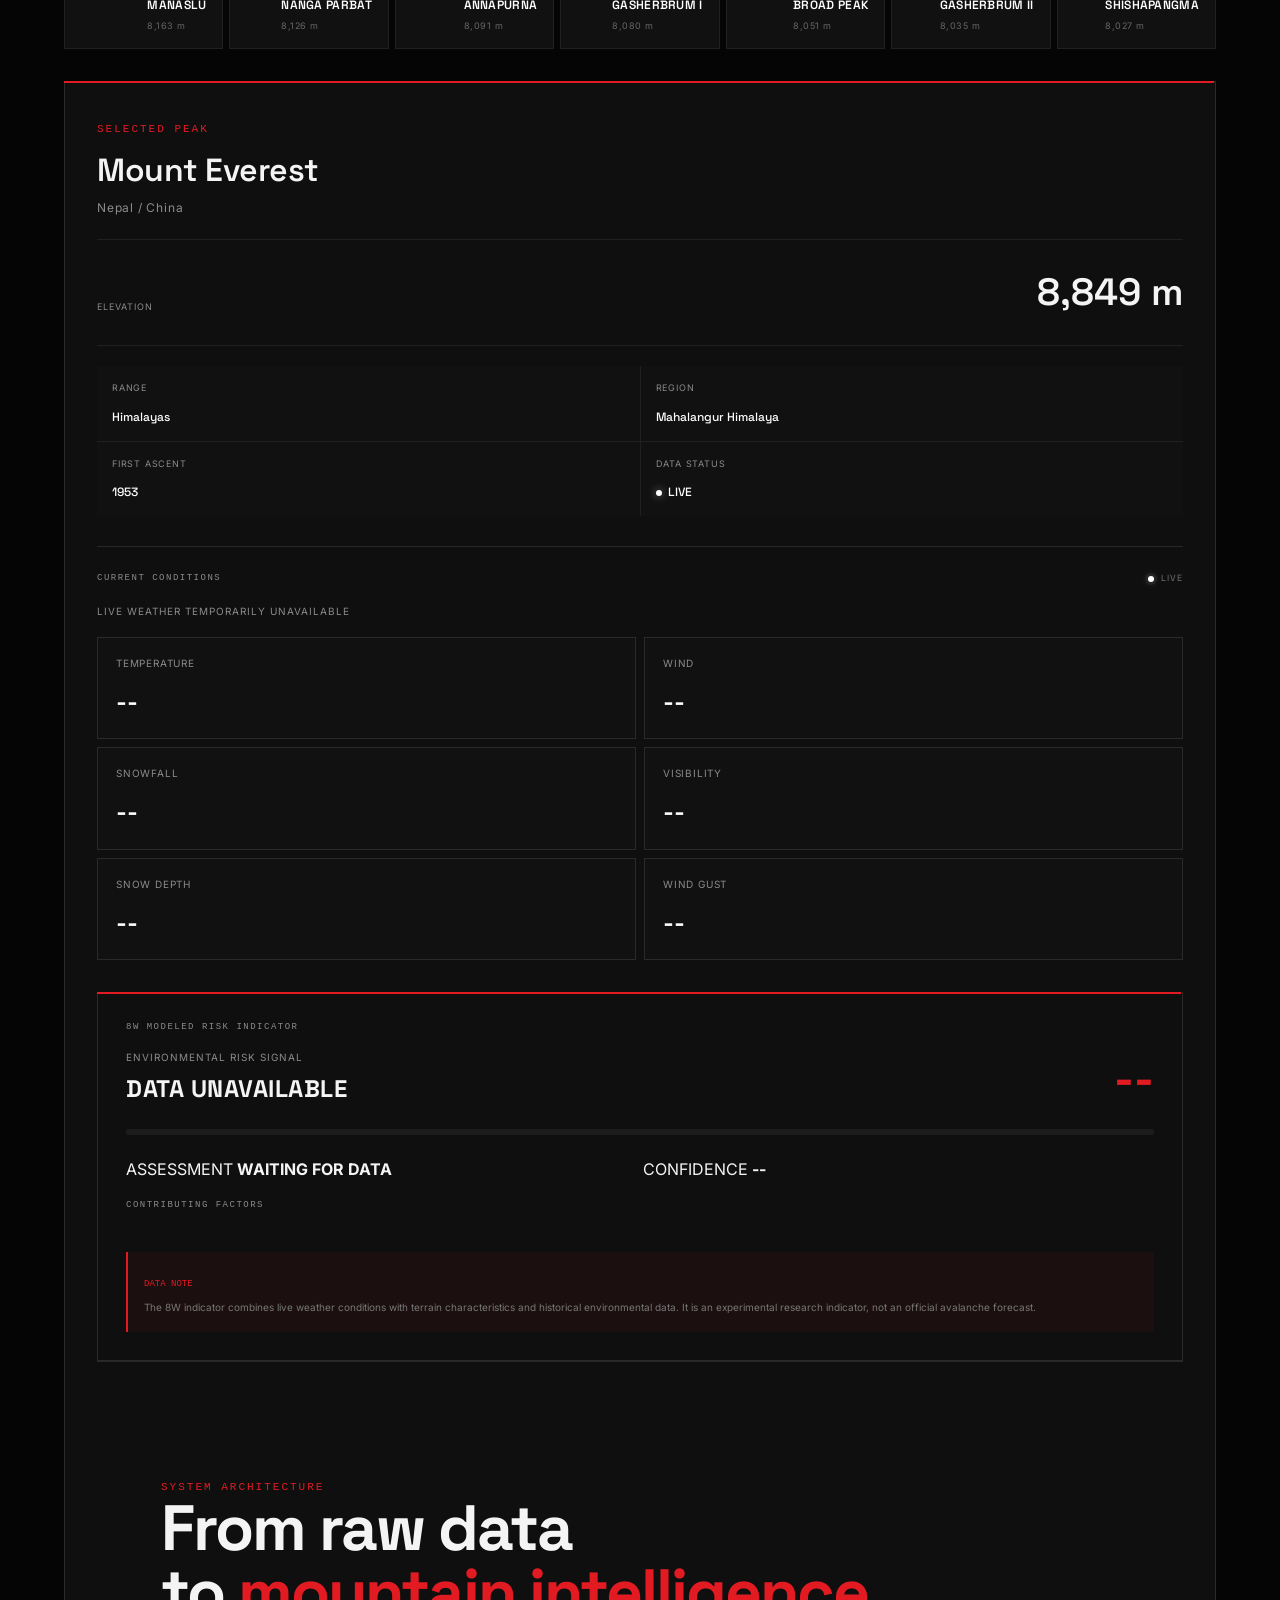
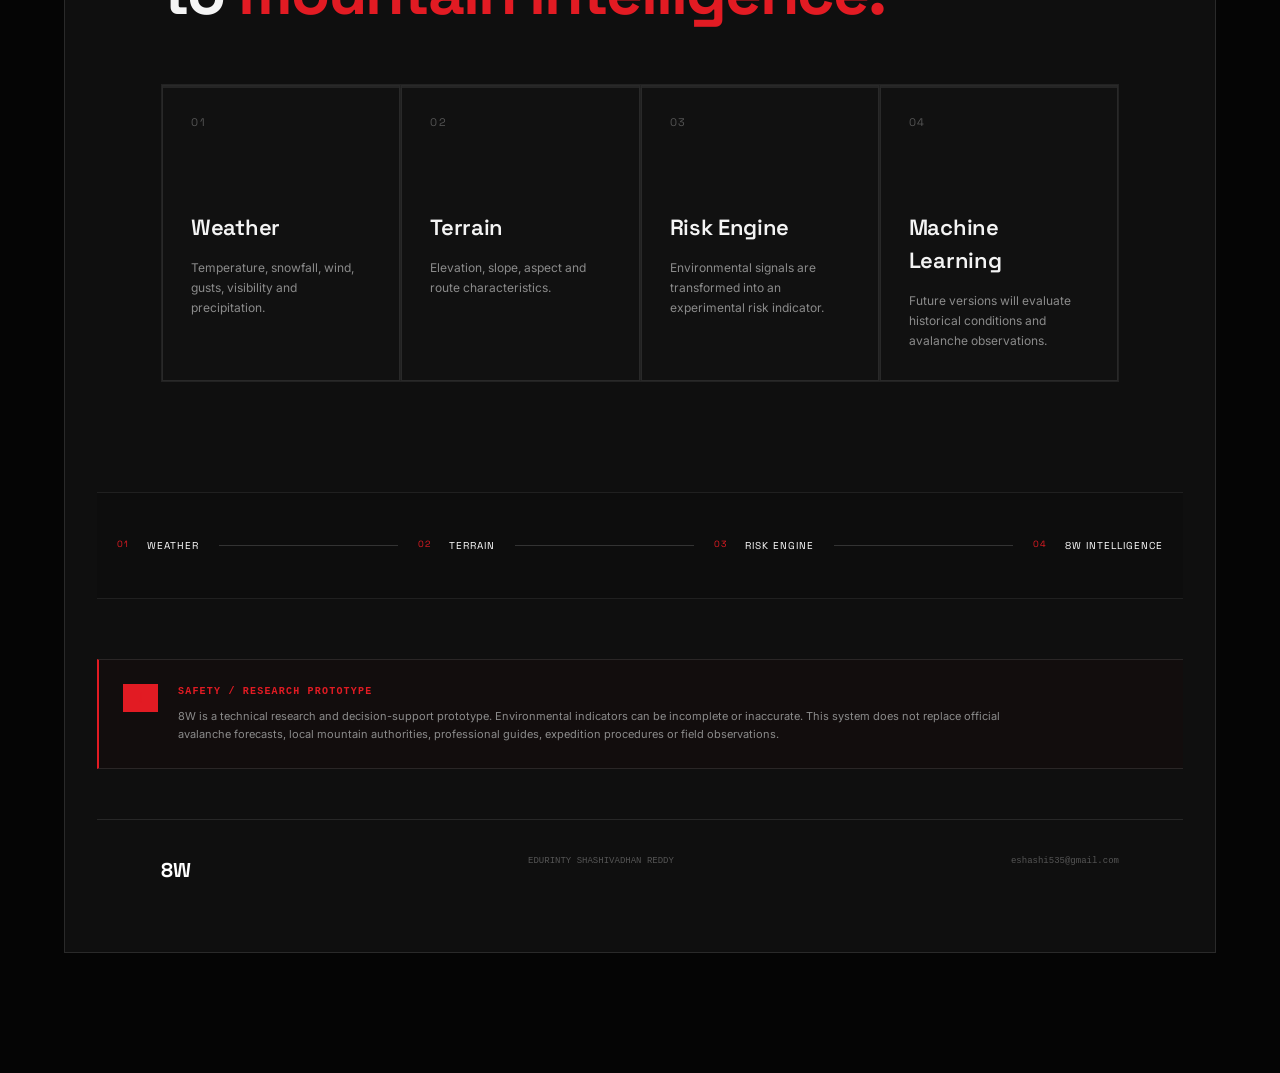
==== commit 4cbd358a: "Update section headings and footer content" ====
--- a/frontend/index.html
+++ b/frontend/index.html
@@ -155,7 +155,7 @@
     <div class="section-heading">
 
         <div>
-            <span class="eyebrow">01 / MOUNTAIN DATABASE</span>
+            <span class="eyebrow">MOUNTAIN DATABASE</span>
 
             <h2>
                 The world's<br>
@@ -413,7 +413,7 @@
     <div class="section-heading">
 
         <div>
-            <span class="eyebrow">02 / SYSTEM ARCHITECTURE</span>
+            <span class="eyebrow">SYSTEM ARCHITECTURE</span>
 
             <h2>
                 From raw data<br>
@@ -554,11 +554,11 @@
     </div>
 
     <div>
-        MOUNTAIN RISK INTELLIGENCE
+        EDURINTY SHASHIVADHAN REDDY
     </div>
 
     <div>
-        SHASHI
+        eshashi535@gmail.com
     </div>
 
 </footer>
@@ -568,4 +568,4 @@
 <script src="script.js"></script>
 
 </body>
-</html>+</html>
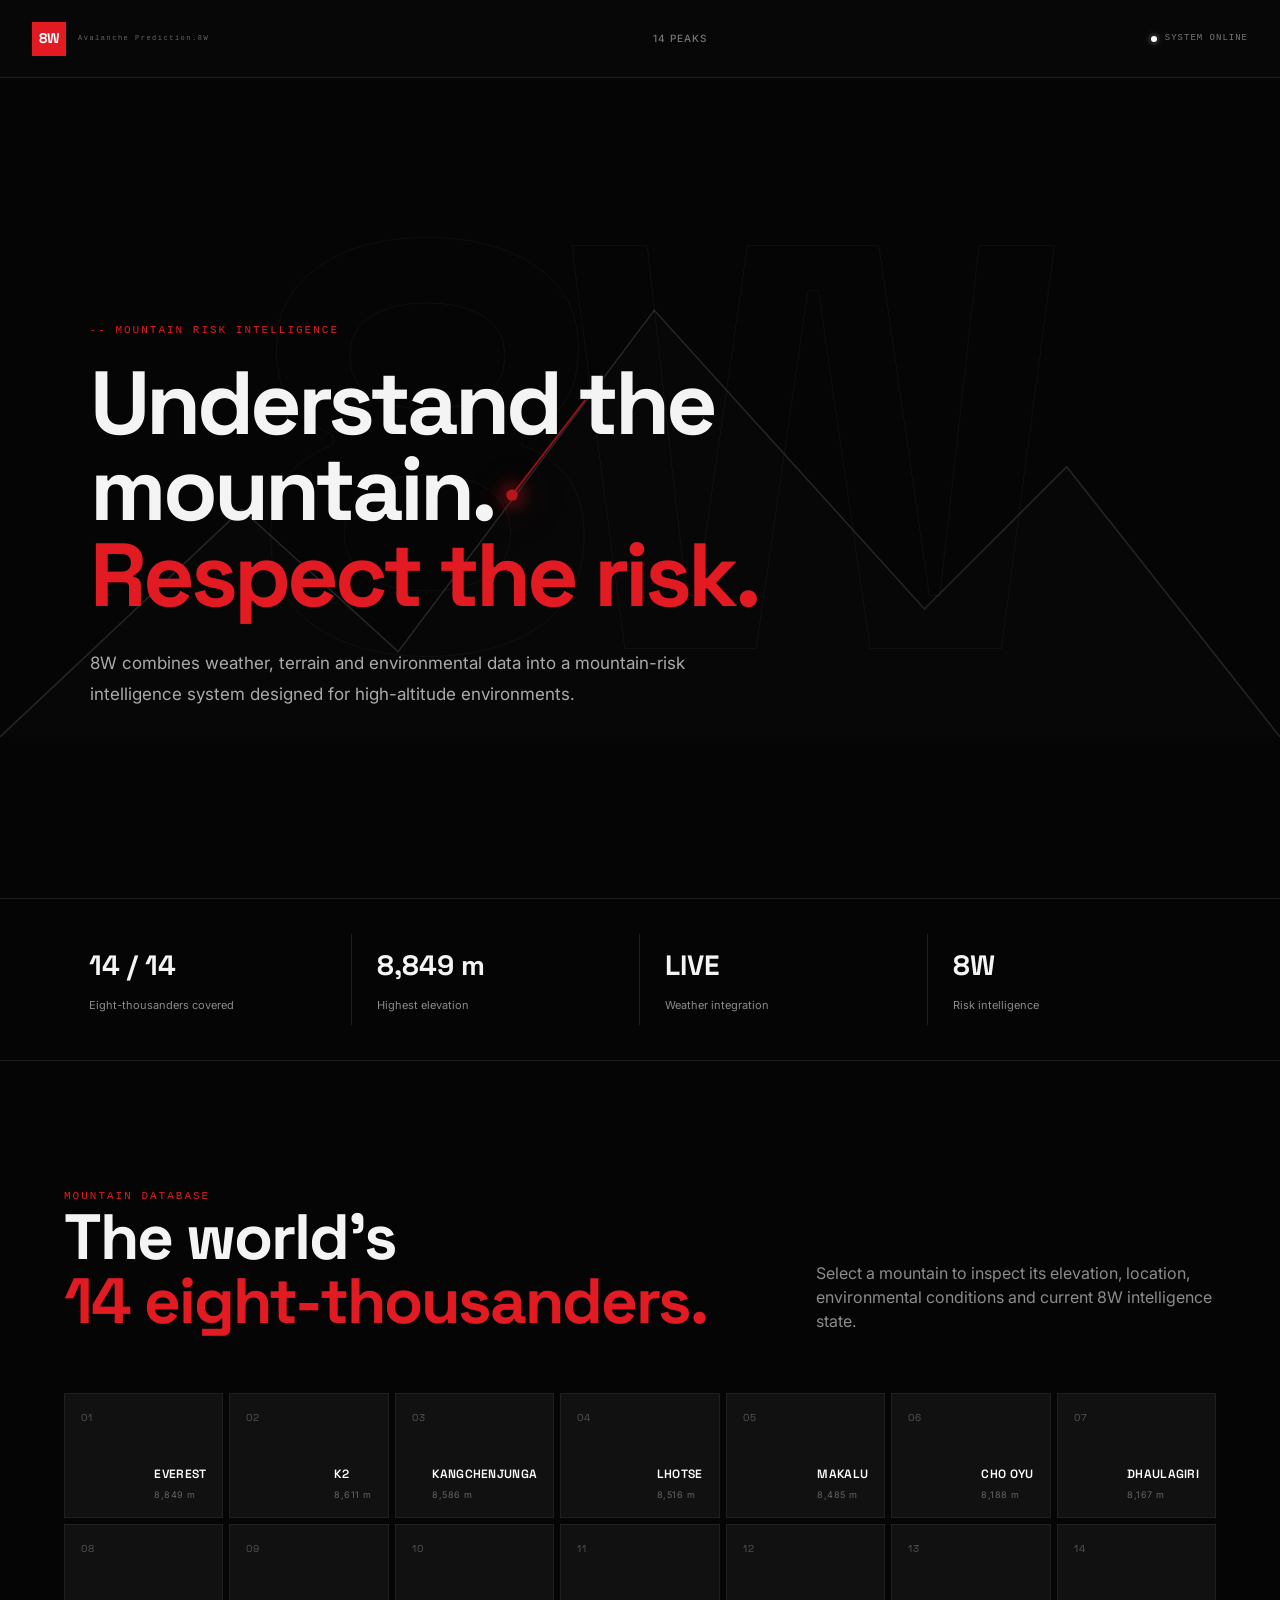
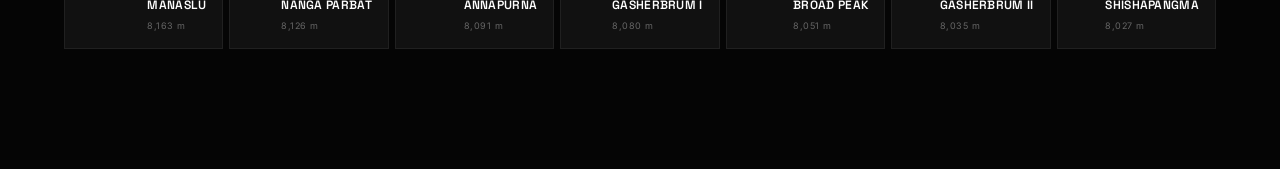
==== commit b2d54d35: "Update index.html" ====
--- a/frontend/index.html
+++ b/frontend/index.html
@@ -4,7 +4,7 @@
     <meta charset="UTF-8">
     <meta name="viewport" content="width=device-width, initial-scale=1.0">
 
-    <title>8W|Mountain Risk Intelligence</title>
+    <title>Avalanche Prediction.8W</title>
 
     <link rel="preconnect" href="https://fonts.googleapis.com">
     <link rel="preconnect" href="https://fonts.gstatic.com" crossorigin>
@@ -49,7 +49,7 @@
     <div class="hero-content">
 
         <div class="eyebrow">
-            8W / MOUNTAIN RISK INTELLIGENCE
+            -- MOUNTAIN RISK INTELLIGENCE
         </div>
 
         <h1>
--- a/frontend/style.css
+++ b/frontend/style.css
@@ -878,39 +878,6 @@
    WEATHER
 ========================================================= */
 
-.weather-panel {
-
-    margin-top: 30px;
-
-    padding-top: 25px;
-
-    border-top: 1px solid var(--border);
-
-}
-
-
-.panel-title {
-
-    color: var(--muted);
-
-    font-family: monospace;
-
-    font-size: 9px;
-
-    letter-spacing: 1.5px;
-
-    margin-bottom: 15px;
-
-}
-
-
-.weather-loading {
-
-    color: var(--muted);
-
-    font-size: 12px;
-
-}
 /* =========================================================
    CURRENT WEATHER
    ========================================================= */
@@ -923,21 +890,49 @@
 }
 
 .weather-card {
+    position: relative;
+
     min-height: 82px;
     padding: 18px;
+
     background: #111111;
     border: 1px solid #202020;
+
     display: flex;
     flex-direction: column;
     justify-content: space-between;
+
     transition:
         border-color 0.2s ease,
-        background 0.2s ease;
-}
-
+        background 0.2s ease,
+        transform 0.2s ease;
+}
+
+/* Red top line */
+.weather-card::before {
+    content: "";
+
+    position: absolute;
+    top: -1px;
+    left: -1px;
+
+    width: 0;
+    height: 2px;
+
+    background: var(--red);
+
+    transition: width 0.25s ease;
+}
+
+/* Hover */
 .weather-card:hover {
     background: #151515;
-    border-color: #333333;
+    border-color: #3a3a3a;
+    transform: translateY(-2px);
+}
+
+.weather-card:hover::before {
+    width: calc(100% + 2px);
 }
 
 .weather-card span {
@@ -949,17 +944,18 @@
 
 .weather-card strong {
     margin-top: 12px;
+
     color: #ffffff;
-    font-family: "Space Grotesk";
+    font-family: "Space Grotesk", sans-serif;
     font-size: 24px;
     font-weight: 600;
     letter-spacing: -0.5px;
 }
 
 /* Loading state */
-
 .weather-loading {
     margin-top: 18px;
+
     color: var(--muted);
     font-size: 10px;
     letter-spacing: 1px;
@@ -967,7 +963,6 @@
 }
 
 /* Mobile */
-
 @media (max-width: 600px) {
 
     .weather-grid {
@@ -981,7 +976,6 @@
     .weather-card strong {
         font-size: 22px;
     }
-
 }
 /* =========================================================
    RISK
@@ -2703,6 +2697,10 @@
    WEATHER
    ========================================================= */
 
+/* =========================================================
+   WEATHER
+   ========================================================= */
+
 .weather-grid {
     display: grid;
 
@@ -2714,21 +2712,15 @@
 }
 
 .weather-card {
-    min-height: 100px;
-
-    padding: 18px;
+    position: relative;
 
     background: #111111;
-
-    border: 1px solid #202020;
-
-    display: flex;
-    flex-direction: column;
-    justify-content: space-between;
+    border: 1px solid #2a2a2a;
 
     transition:
+        border-color 0.2s ease,
         background 0.2s ease,
-        border-color 0.2s ease;
+        transform 0.2s ease;
 }
 
 .weather-card:hover {
@@ -3146,51 +3138,6 @@
    WEATHER OUTPUT CARDS
    ========================================================= */
 
-.weather-card {
-    position: relative;
-
-    background: #111111;
-    border: 1px solid #2a2a2a;
-
-    transition:
-        border-color 0.2s ease,
-        background 0.2s ease,
-        transform 0.2s ease;
-}
-
-
-/* Red top line */
-
-.weather-card::before {
-    content: "";
-
-    position: absolute;
-
-    top: -1px;
-    left: -1px;
-
-    width: 0;
-    height: 2px;
-
-    background: var(--red);
-
-    transition: width 0.25s ease;
-}
-
-
-/* Hover */
-
-.weather-card:hover {
-    background: #151515;
-    border-color: #3a3a3a;
-
-    transform: translateY(-2px);
-}
-
-.weather-card:hover::before {
-    width: calc(100% + 2px);
-}
-
 
 /* =========================================================
    RISK COMPONENT CARDS
@@ -3695,4 +3642,1353 @@
     .hero-mountain .mountain-scan {
         animation: none;
     }
-}+}
+
+/* =========================================================
+   8W MOUNTAIN DETAILS PAGE
+   FINAL PAGE-SPECIFIC CSS
+   ========================================================= */
+
+/* ---------- PAGE ---------- */
+
+.mountain-body {
+    margin: 0;
+    padding: 0;
+    background: #050505;
+    color: #ffffff;
+    font-family: "Inter", sans-serif;
+    min-height: 100vh;
+}
+
+.mountain-body *,
+.mountain-body *::before,
+.mountain-body *::after {
+    box-sizing: border-box;
+}
+
+.mountain-page {
+    width: min(1400px, 100%);
+    margin: 0 auto;
+    padding: 110px 5vw 80px;
+}
+
+
+/* =========================================================
+   TOP NAVIGATION
+   ========================================================= */
+
+.mountain-topbar {
+    position: fixed;
+    top: 0;
+    left: 0;
+    right: 0;
+
+    height: 72px;
+    padding: 0 5vw;
+
+    display: flex;
+    align-items: center;
+    justify-content: space-between;
+
+    background: rgba(5, 5, 5, 0.94);
+    border-bottom: 1px solid #202020;
+
+    backdrop-filter: blur(14px);
+
+    z-index: 1000;
+}
+
+.mountain-brand {
+    display: flex;
+    align-items: center;
+    gap: 12px;
+
+    color: #ffffff;
+    text-decoration: none;
+}
+
+.mountain-brand-mark {
+    color: #ffffff;
+
+    font-family: "Space Grotesk", sans-serif;
+    font-size: 24px;
+    font-weight: 700;
+    letter-spacing: -2px;
+}
+
+.mountain-brand-text {
+    display: flex;
+    flex-direction: column;
+    gap: 2px;
+}
+
+.mountain-brand-text span {
+    color: #ffffff;
+
+    font-family: "Space Grotesk", sans-serif;
+    font-size: 11px;
+    font-weight: 600;
+    letter-spacing: 0.5px;
+}
+
+.mountain-brand-text small {
+    color: #666666;
+    font-size: 8px;
+    letter-spacing: 1.2px;
+}
+
+.mountain-nav {
+    display: flex;
+    align-items: center;
+    gap: 28px;
+}
+
+.mountain-nav a {
+    color: #777777;
+    text-decoration: none;
+
+    font-size: 9px;
+    font-weight: 600;
+    letter-spacing: 1.2px;
+    text-transform: uppercase;
+
+    transition: color 0.2s ease;
+}
+
+.mountain-nav a:hover {
+    color: #ffffff;
+}
+
+.mountain-topbar .system-status {
+    display: flex;
+    align-items: center;
+    gap: 8px;
+
+    color: #777777;
+
+    font-size: 9px;
+    letter-spacing: 1px;
+}
+
+.mountain-topbar .status-dot {
+    width: 6px;
+    height: 6px;
+
+    border-radius: 50%;
+    background: #ffffff;
+
+    box-shadow: 0 0 8px rgba(255,255,255,0.35);
+
+    animation: mountainStatusPulse 2s ease-in-out infinite;
+}
+
+@keyframes mountainStatusPulse {
+    0%, 100% {
+        opacity: 1;
+    }
+
+    50% {
+        opacity: 0.35;
+    }
+}
+
+
+/* =========================================================
+   BACK BUTTON
+   ========================================================= */
+
+.mountain-page .back-button {
+    display: inline-block;
+
+    margin-bottom: 45px;
+
+    color: #777777;
+    text-decoration: none;
+
+    font-size: 9px;
+    font-weight: 600;
+    letter-spacing: 1px;
+
+    transition:
+        color 0.2s ease,
+        transform 0.2s ease;
+}
+
+.mountain-page .back-button:hover {
+    color: #ffffff;
+    transform: translateX(-3px);
+}
+
+
+/* =========================================================
+   MOUNTAIN HERO
+   ========================================================= */
+
+.mountain-hero {
+    min-height: 480px;
+
+    display: grid;
+    grid-template-columns: 0.9fr 1.1fr;
+
+    gap: 50px;
+
+    align-items: center;
+
+    padding-bottom: 65px;
+
+    border-bottom: 1px solid #202020;
+}
+
+.mountain-header {
+    position: relative;
+    z-index: 2;
+}
+
+.mountain-label {
+    margin-bottom: 18px;
+
+    color: #777777;
+
+    font-size: 9px;
+    font-weight: 600;
+    letter-spacing: 1.8px;
+    text-transform: uppercase;
+}
+
+.mountain-header h1 {
+    margin: 0 0 18px;
+
+    color: #ffffff;
+
+    font-family: "Space Grotesk", sans-serif;
+    font-size: clamp(48px, 6vw, 82px);
+    font-weight: 600;
+    line-height: 0.95;
+    letter-spacing: -4px;
+}
+
+.mountain-meta {
+    display: flex;
+    align-items: center;
+    flex-wrap: wrap;
+    gap: 10px;
+
+    color: #999999;
+
+    font-size: 11px;
+    letter-spacing: 0.4px;
+}
+
+.mountain-meta .meta-dot {
+    color: #444444;
+}
+
+
+/* =========================================================
+   MOUNTAIN VISUAL
+   ========================================================= */
+
+.mountain-visual {
+    position: relative;
+
+    width: 100%;
+    height: 420px;
+
+    display: flex;
+    align-items: center;
+    justify-content: center;
+
+    overflow: hidden;
+}
+
+.mountain-visual .mountain-svg {
+    display: block;
+
+    width: 100%;
+    height: 100%;
+
+    overflow: visible;
+}
+
+.mountain-visual .mountain-fill {
+    fill: rgba(255, 255, 255, 0.015);
+    stroke: none;
+}
+
+.mountain-visual .mountain-line {
+    fill: none;
+
+    stroke: rgba(255, 255, 255, 0.16);
+    stroke-width: 1.5;
+
+    vector-effect: non-scaling-stroke;
+}
+
+
+/* =========================================================
+   RED RIDGE ANIMATION
+   ========================================================= */
+
+.mountain-visual .mountain-snow-line {
+    fill: none;
+
+    stroke: var(--red);
+    stroke-width: 2;
+
+    opacity: 0.9;
+
+    vector-effect: non-scaling-stroke;
+
+    stroke-dasharray: 55 35;
+
+    animation:
+        mountainRidgeFlow 3s linear infinite,
+        mountainRidgePulse 2.5s ease-in-out infinite;
+}
+
+@keyframes mountainRidgeFlow {
+    from {
+        stroke-dashoffset: 0;
+    }
+
+    to {
+        stroke-dashoffset: -180;
+    }
+}
+
+@keyframes mountainRidgePulse {
+    0%, 100% {
+        opacity: 0.35;
+    }
+
+    50% {
+        opacity: 1;
+    }
+}
+
+
+/* =========================================================
+   MOVING RED SIGNAL
+   ========================================================= */
+
+.mountain-visual .mountain-signal {
+    fill: var(--red);
+
+    filter:
+        drop-shadow(0 0 5px rgba(226, 27, 35, 0.95))
+        drop-shadow(0 0 14px rgba(226, 27, 35, 0.55));
+
+    animation: mountainSignalMove 6s ease-in-out infinite;
+}
+
+.mountain-visual .mountain-signal-glow {
+    fill: var(--red);
+
+    opacity: 0.15;
+
+    filter: blur(4px);
+
+    transform-origin: center;
+
+    animation:
+        mountainSignalMove 6s ease-in-out infinite,
+        signalGlow 2s ease-in-out infinite;
+}
+
+@keyframes mountainSignalMove {
+    0% {
+        transform: translate(0, 0);
+        opacity: 0;
+    }
+
+    10% {
+        opacity: 1;
+    }
+
+    30% {
+        transform: translate(90px, -55px);
+    }
+
+    50% {
+        transform: translate(190px, -125px);
+    }
+
+    70% {
+        transform: translate(300px, -20px);
+    }
+
+    90% {
+        transform: translate(390px, -100px);
+        opacity: 1;
+    }
+
+    100% {
+        transform: translate(390px, -100px);
+        opacity: 0;
+    }
+}
+
+@keyframes signalGlow {
+    0%, 100% {
+        opacity: 0.05;
+        transform: scale(0.7);
+    }
+
+    50% {
+        opacity: 0.3;
+        transform: scale(1.5);
+    }
+}
+
+
+/* =========================================================
+   SIGNAL BUBBLES
+   ========================================================= */
+
+.mountain-visual .signal-bubble {
+    fill: var(--red);
+
+    opacity: 0;
+
+    filter:
+        drop-shadow(0 0 5px rgba(226, 27, 35, 0.8));
+
+    transform-box: fill-box;
+    transform-origin: center;
+
+    animation: bubbleFloat 4s ease-in-out infinite;
+}
+
+.mountain-visual .bubble-1 {
+    animation-delay: 0s;
+}
+
+.mountain-visual .bubble-2 {
+    animation-delay: 0.8s;
+}
+
+.mountain-visual .bubble-3 {
+    animation-delay: 1.4s;
+}
+
+.mountain-visual .bubble-4 {
+    animation-delay: 2s;
+}
+
+.mountain-visual .bubble-5 {
+    animation-delay: 2.5s;
+}
+
+@keyframes bubbleFloat {
+    0% {
+        opacity: 0;
+        transform: translate(0, 20px) scale(0.5);
+    }
+
+    20% {
+        opacity: 0.8;
+    }
+
+    50% {
+        opacity: 1;
+        transform: translate(15px, -25px) scale(1);
+    }
+
+    80% {
+        opacity: 0.5;
+        transform: translate(-10px, -55px) scale(0.7);
+    }
+
+    100% {
+        opacity: 0;
+        transform: translate(10px, -80px) scale(0.3);
+    }
+}
+
+
+/* =========================================================
+   SECTION HEADINGS
+   ========================================================= */
+
+.mountain-page .section-heading {
+    display: flex;
+    align-items: center;
+    gap: 14px;
+
+    margin: 0 0 25px;
+
+    color: #ffffff;
+
+    font-family: "Space Grotesk", sans-serif;
+    font-size: 13px;
+    font-weight: 600;
+    letter-spacing: 1.4px;
+}
+
+.mountain-page .section-heading > span {
+    color: var(--red);
+
+    font-family: "Space Grotesk", sans-serif;
+    font-size: 10px;
+    letter-spacing: 1px;
+}
+
+
+/* =========================================================
+   WEATHER
+   ========================================================= */
+
+.weather-section {
+    padding: 65px 0;
+
+    border-bottom: 1px solid #202020;
+}
+
+.weather-grid {
+    display: grid;
+
+    grid-template-columns: repeat(3, 1fr);
+
+    gap: 8px;
+
+    margin-top: 0;
+}
+
+.weather-card {
+    position: relative;
+
+    min-height: 110px;
+
+    padding: 18px;
+
+    background: #111111;
+
+    border: 1px solid #202020;
+
+    display: flex;
+    flex-direction: column;
+    justify-content: space-between;
+
+    overflow: hidden;
+
+    transition:
+        background 0.2s ease,
+        border-color 0.2s ease,
+        transform 0.2s ease;
+}
+
+.weather-card::before {
+    content: "";
+
+    position: absolute;
+
+    top: -1px;
+    left: -1px;
+
+    width: 0;
+    height: 2px;
+
+    background: var(--red);
+
+    transition: width 0.25s ease;
+}
+
+.weather-card:hover {
+    background: #151515;
+    border-color: #333333;
+
+    transform: translateY(-2px);
+}
+
+.weather-card:hover::before {
+    width: calc(100% + 2px);
+}
+
+.weather-card span {
+    color: var(--muted);
+
+    font-size: 9px;
+    font-weight: 600;
+    letter-spacing: 1px;
+
+    text-transform: uppercase;
+}
+
+.weather-card strong {
+    margin-top: 12px;
+
+    color: #ffffff;
+
+    font-family: "Space Grotesk", sans-serif;
+    font-size: 24px;
+    font-weight: 600;
+
+    letter-spacing: -0.5px;
+}
+
+
+/* =========================================================
+   RISK
+   ========================================================= */
+
+.risk-section {
+    padding: 65px 0;
+
+    border-bottom: 1px solid #202020;
+}
+
+.risk-panel {
+    padding: 28px;
+
+    background: #111111;
+    border: 1px solid #202020;
+}
+
+.risk-main {
+    display: flex;
+    align-items: flex-end;
+    justify-content: space-between;
+
+    gap: 30px;
+}
+
+.risk-level {
+    color: var(--red);
+
+    font-family: "Space Grotesk", sans-serif;
+    font-size: 32px;
+    font-weight: 600;
+    letter-spacing: -1px;
+}
+
+.risk-score {
+    display: flex;
+    align-items: baseline;
+    gap: 6px;
+
+    color: #ffffff;
+}
+
+.risk-score strong {
+    font-family: "Space Grotesk", sans-serif;
+    font-size: 48px;
+    font-weight: 600;
+    letter-spacing: -2px;
+}
+
+.risk-score span {
+    color: #666666;
+    font-size: 11px;
+}
+
+.risk-bar {
+    width: 100%;
+    height: 4px;
+
+    margin-top: 25px;
+
+    background: #222222;
+
+    overflow: hidden;
+}
+
+.risk-bar > div {
+    width: 0;
+    height: 100%;
+
+    background: var(--red);
+
+    transition: width 0.5s ease;
+}
+
+.risk-confidence {
+    display: flex;
+    align-items: center;
+    justify-content: space-between;
+
+    margin-top: 20px;
+    padding-top: 18px;
+
+    border-top: 1px solid #202020;
+}
+
+.risk-confidence span {
+    color: #666666;
+
+    font-size: 9px;
+    letter-spacing: 1px;
+}
+
+.risk-confidence strong {
+    color: #ffffff;
+
+    font-family: "Space Grotesk", sans-serif;
+    font-size: 15px;
+}
+
+
+/* =========================================================
+   RISK BREAKDOWN
+   ========================================================= */
+
+.score-section {
+    padding: 65px 0;
+
+    border-bottom: 1px solid #202020;
+}
+
+.score-grid {
+    display: grid;
+
+    grid-template-columns: repeat(3, 1fr);
+
+    gap: 8px;
+}
+
+.score-card {
+    min-height: 110px;
+
+    padding: 20px;
+
+    background: #111111;
+    border: 1px solid #202020;
+
+    display: flex;
+    flex-direction: column;
+    justify-content: space-between;
+}
+
+.score-card span {
+    color: #777777;
+
+    font-size: 9px;
+    letter-spacing: 1px;
+}
+
+.score-card strong {
+    color: #ffffff;
+
+    font-family: "Space Grotesk", sans-serif;
+    font-size: 28px;
+    font-weight: 600;
+}
+
+
+/* =========================================================
+   CONTRIBUTORS
+   ========================================================= */
+
+.contributors-section {
+    padding: 65px 0;
+
+    border-bottom: 1px solid #202020;
+}
+
+.contributors-list {
+    display: flex;
+    flex-direction: column;
+
+    gap: 1px;
+
+    background: #202020;
+}
+
+.contributors-list > div {
+    padding: 18px 20px;
+
+    background: #111111;
+
+    display: flex;
+    align-items: center;
+    justify-content: space-between;
+
+    gap: 20px;
+}
+
+.contributors-list span {
+    color: #999999;
+
+    font-size: 11px;
+}
+
+.contributors-list b {
+    color: #ffffff;
+
+    font-family: "Space Grotesk", sans-serif;
+    font-size: 12px;
+}
+
+
+/* =========================================================
+   SAFETY
+   ========================================================= */
+
+.mountain-safety {
+    margin-top: 65px;
+
+    padding: 24px;
+
+    background: #0d0d0d;
+    border: 1px solid #242424;
+
+    display: flex;
+    align-items: flex-start;
+
+    gap: 18px;
+}
+
+.safety-icon {
+    width: 28px;
+    height: 28px;
+
+    flex: 0 0 28px;
+
+    display: flex;
+    align-items: center;
+    justify-content: center;
+
+    background: var(--red);
+
+    color: #ffffff;
+
+    font-family: "Space Grotesk", sans-serif;
+    font-weight: 700;
+}
+
+.mountain-safety strong {
+    display: block;
+
+    margin-bottom: 8px;
+
+    color: #ffffff;
+
+    font-size: 10px;
+    letter-spacing: 1px;
+}
+
+.mountain-safety p {
+    max-width: 900px;
+
+    margin: 0;
+
+    color: #777777;
+
+    font-size: 11px;
+    line-height: 1.7;
+}
+
+
+/* =========================================================
+   FOOTER
+   ========================================================= */
+
+.mountain-footer {
+    padding: 35px 0 10px;
+
+    display: flex;
+    align-items: center;
+    justify-content: space-between;
+
+    gap: 20px;
+
+    color: #555555;
+
+    font-size: 8px;
+    letter-spacing: 1px;
+
+    text-transform: uppercase;
+}
+
+.mountain-footer span:first-child {
+    color: #888888;
+}
+
+
+/* =========================================================
+   MOBILE
+   ========================================================= */
+
+@media (max-width: 900px) {
+
+    .mountain-hero {
+        grid-template-columns: 1fr;
+        gap: 20px;
+    }
+
+    .mountain-visual {
+        height: 330px;
+        order: -1;
+    }
+
+    .mountain-header h1 {
+        font-size: clamp(42px, 10vw, 68px);
+    }
+
+    .weather-grid {
+        grid-template-columns: repeat(2, 1fr);
+    }
+
+    .score-grid {
+        grid-template-columns: 1fr;
+    }
+}
+
+@media (max-width: 650px) {
+
+    .mountain-topbar {
+        padding: 0 18px;
+    }
+
+    .mountain-nav,
+    .mountain-topbar .system-status {
+        display: none;
+    }
+
+    .mountain-page {
+        padding: 100px 18px 50px;
+    }
+
+    .mountain-hero {
+        min-height: auto;
+        padding-bottom: 45px;
+    }
+
+    .mountain-visual {
+        height: 270px;
+    }
+
+    .weather-grid {
+        grid-template-columns: 1fr;
+    }
+
+    .risk-main {
+        flex-direction: column;
+        align-items: flex-start;
+    }
+
+    .mountain-footer {
+        flex-direction: column;
+        align-items: flex-start;
+    }
+}
+
+@media (prefers-reduced-motion: reduce) {
+
+    .mountain-visual .mountain-snow-line,
+    .mountain-visual .mountain-signal,
+    .mountain-visual .mountain-signal-glow,
+    .mountain-visual .signal-bubble,
+    .mountain-topbar .status-dot {
+        animation: none;
+    }
+}
+
+/* =========================================================
+   8W FINAL UI POLISH
+   ========================================================= */
+
+
+/* =========================================================
+   1. TOP 8W LOGO
+   ========================================================= */
+
+.mountain-brand-mark {
+    font-family: "Space Grotesk", sans-serif;
+    font-size: 26px;
+    font-weight: 700;
+    letter-spacing: -2px;
+
+    /* 8 = red, W = white */
+    background: linear-gradient(
+        90deg,
+        var(--red) 0%,
+        var(--red) 48%,
+        #ffffff 52%,
+        #ffffff 100%
+    );
+
+    -webkit-background-clip: text;
+    background-clip: text;
+    -webkit-text-fill-color: transparent;
+
+    line-height: 1;
+}
+
+
+/* =========================================================
+   2. ALL DATA BOXES
+   Common base
+   ========================================================= */
+
+.weather-card,
+.score-card {
+    position: relative;
+
+    background: #111111;
+
+    border: 1px solid #242424;
+
+    overflow: hidden;
+
+    transition:
+        border-color 0.25s ease,
+        background 0.25s ease,
+        transform 0.25s ease;
+}
+
+
+/* =========================================================
+   3. RED TOP LINE
+   Hidden normally
+   ========================================================= */
+
+.weather-card::before,
+.score-card::before {
+    content: "";
+
+    position: absolute;
+
+    top: -1px;
+    left: -1px;
+
+    width: 0;
+    height: 2px;
+
+    background: var(--red);
+
+    transition: width 0.3s ease;
+
+    z-index: 5;
+}
+
+
+/* =========================================================
+   4. RED LINE ON HOVER
+   ========================================================= */
+
+.weather-card:hover,
+.score-card:hover {
+    background: #151515;
+
+    border-color: #363636;
+
+    transform: translateY(-3px);
+}
+
+.weather-card:hover::before,
+.score-card:hover::before {
+    width: calc(100% + 2px);
+}
+
+
+/* =========================================================
+   5. WEATHER BOXES
+   ========================================================= */
+
+.weather-card {
+    min-height: 125px;
+
+    padding: 20px;
+
+    display: flex;
+    flex-direction: column;
+    justify-content: space-between;
+}
+
+.weather-card span {
+    color: #777777;
+
+    font-size: 9px;
+    font-weight: 600;
+    letter-spacing: 1.2px;
+}
+
+.weather-card strong {
+    margin-top: 15px;
+
+    color: #ffffff;
+
+    font-family: "Space Grotesk", sans-serif;
+    font-size: 25px;
+    font-weight: 600;
+
+    letter-spacing: -0.5px;
+}
+
+
+/* =========================================================
+   6. RISK BREAKDOWN BOXES
+   ========================================================= */
+
+.score-grid {
+    display: grid;
+
+    grid-template-columns: repeat(3, minmax(0, 1fr));
+
+    gap: 10px;
+
+    width: 100%;
+}
+
+.score-card {
+    min-height: 125px;
+
+    padding: 20px;
+
+    display: flex;
+    flex-direction: column;
+    justify-content: space-between;
+}
+
+.score-card span {
+    color: #777777;
+
+    font-size: 9px;
+    font-weight: 500;
+    letter-spacing: 1.2px;
+}
+
+.score-card strong {
+    color: #ffffff;
+
+    font-family: "Space Grotesk", sans-serif;
+    font-size: 30px;
+    font-weight: 600;
+
+    letter-spacing: -1px;
+}
+
+
+/* =========================================================
+   7. RISK CONTRIBUTORS
+   ========================================================= */
+
+.contributors-list {
+    display: flex;
+    flex-direction: column;
+
+    gap: 0;
+
+    width: 100%;
+
+    background: #111111;
+
+    border: 1px solid #242424;
+}
+
+.contributors-list > div {
+    position: relative;
+
+    min-height: 68px;
+
+    padding: 0 22px;
+
+    background: #111111;
+
+    border-bottom: 1px solid #242424;
+
+    display: flex;
+    align-items: center;
+    justify-content: space-between;
+
+    transition:
+        background 0.25s ease,
+        padding-left 0.25s ease;
+}
+
+.contributors-list > div:last-child {
+    border-bottom: none;
+}
+
+
+/* Red line for contributor rows */
+
+.contributors-list > div::before {
+    content: "";
+
+    position: absolute;
+
+    top: -1px;
+    left: -1px;
+
+    width: 0;
+    height: 2px;
+
+    background: var(--red);
+
+    transition: width 0.3s ease;
+}
+
+.contributors-list > div:hover {
+    background: #151515;
+
+    padding-left: 28px;
+}
+
+.contributors-list > div:hover::before {
+    width: calc(100% + 2px);
+}
+
+
+/* =========================================================
+   8. REMOVE UGLY BULLET LOOK
+   ========================================================= */
+
+.contributors-list ul {
+    margin: 0;
+    padding: 0;
+
+    list-style: none;
+}
+
+.contributors-list li {
+    list-style: none;
+}
+
+
+/* =========================================================
+   9. SECTION SPACING
+   ========================================================= */
+
+.weather-section,
+.risk-section,
+.score-section,
+.contributors-section {
+    padding-top: 60px;
+    padding-bottom: 60px;
+}
+
+
+/* =========================================================
+   10. MOBILE
+   ========================================================= */
+
+@media (max-width: 900px) {
+
+    .score-grid {
+        grid-template-columns: 1fr;
+    }
+}
+
+@media (max-width: 650px) {
+
+    .weather-grid {
+        grid-template-columns: 1fr;
+    }
+
+    .score-card {
+        min-height: 110px;
+    }
+
+    .contributors-list > div {
+        padding: 16px;
+    }
+}
+
+/* =========================================================
+   8W BACKGROUND WATERMARK - MOUNTAIN DETAILS
+   ========================================================= */
+
+.mountain-body {
+    position: relative;
+    overflow-x: hidden;
+}
+
+.mountain-body::before {
+    content: "8W";
+
+    position: fixed;
+    z-index: 0;
+
+    left: 50%;
+    top: 50%;
+
+    transform: translate(-50%, -50%);
+
+    font-family: "Space Grotesk", sans-serif;
+    font-size: clamp(280px, 45vw, 720px);
+    font-weight: 700;
+    line-height: 0.8;
+    letter-spacing: -0.08em;
+
+    color: transparent;
+
+    -webkit-text-stroke: 1px rgba(255, 255, 255, 0.055);
+
+    pointer-events: none;
+}
+
+.mountain-body::after {
+    content: "";
+
+    position: fixed;
+    inset: 0;
+
+    z-index: 0;
+
+    pointer-events: none;
+
+    background:
+        radial-gradient(
+            circle at 50% 45%,
+            rgba(226, 27, 35, 0.035),
+            transparent 40%
+        );
+}
+
+.mountain-topbar,
+.mountain-page {
+    position: relative;
+    z-index: 1;
+}
+
+/* =========================================================
+   HOMEPAGE 8W BACKGROUND
+   ========================================================= */
+
+body:not(.mountain-body) {
+    position: relative;
+    overflow-x: hidden;
+}
+
+body:not(.mountain-body)::before {
+    content: "8W";
+
+    position: fixed;
+    z-index: 0;
+
+    left: 50%;
+    top: 50%;
+
+    transform: translate(-50%, -50%);
+
+    font-family: "Space Grotesk", sans-serif;
+    font-size: clamp(300px, 45vw, 700px);
+    font-weight: 700;
+    line-height: 0.8;
+    letter-spacing: -0.08em;
+
+    color: transparent;
+
+    -webkit-text-stroke: 1px rgba(255, 255, 255, 0.045);
+
+    pointer-events: none;
+}
+
+/* Keep homepage content above the watermark without changing layout */
+body:not(.mountain-body) .navbar,
+body:not(.mountain-body) .hero,
+body:not(.mountain-body) .stats,
+body:not(.mountain-body) .peaks-section,
+body:not(.mountain-body) .system-section,
+body:not(.mountain-body) .data-flow,
+body:not(.mountain-body) .safety,
+body:not(.mountain-body) footer {
+    position: relative;
+    z-index: 1;
+}
+
+/* Hide only the old selected-mountain output on the homepage */
+body:not(.mountain-body) .peak-details {
+    display: none !important;
+}
